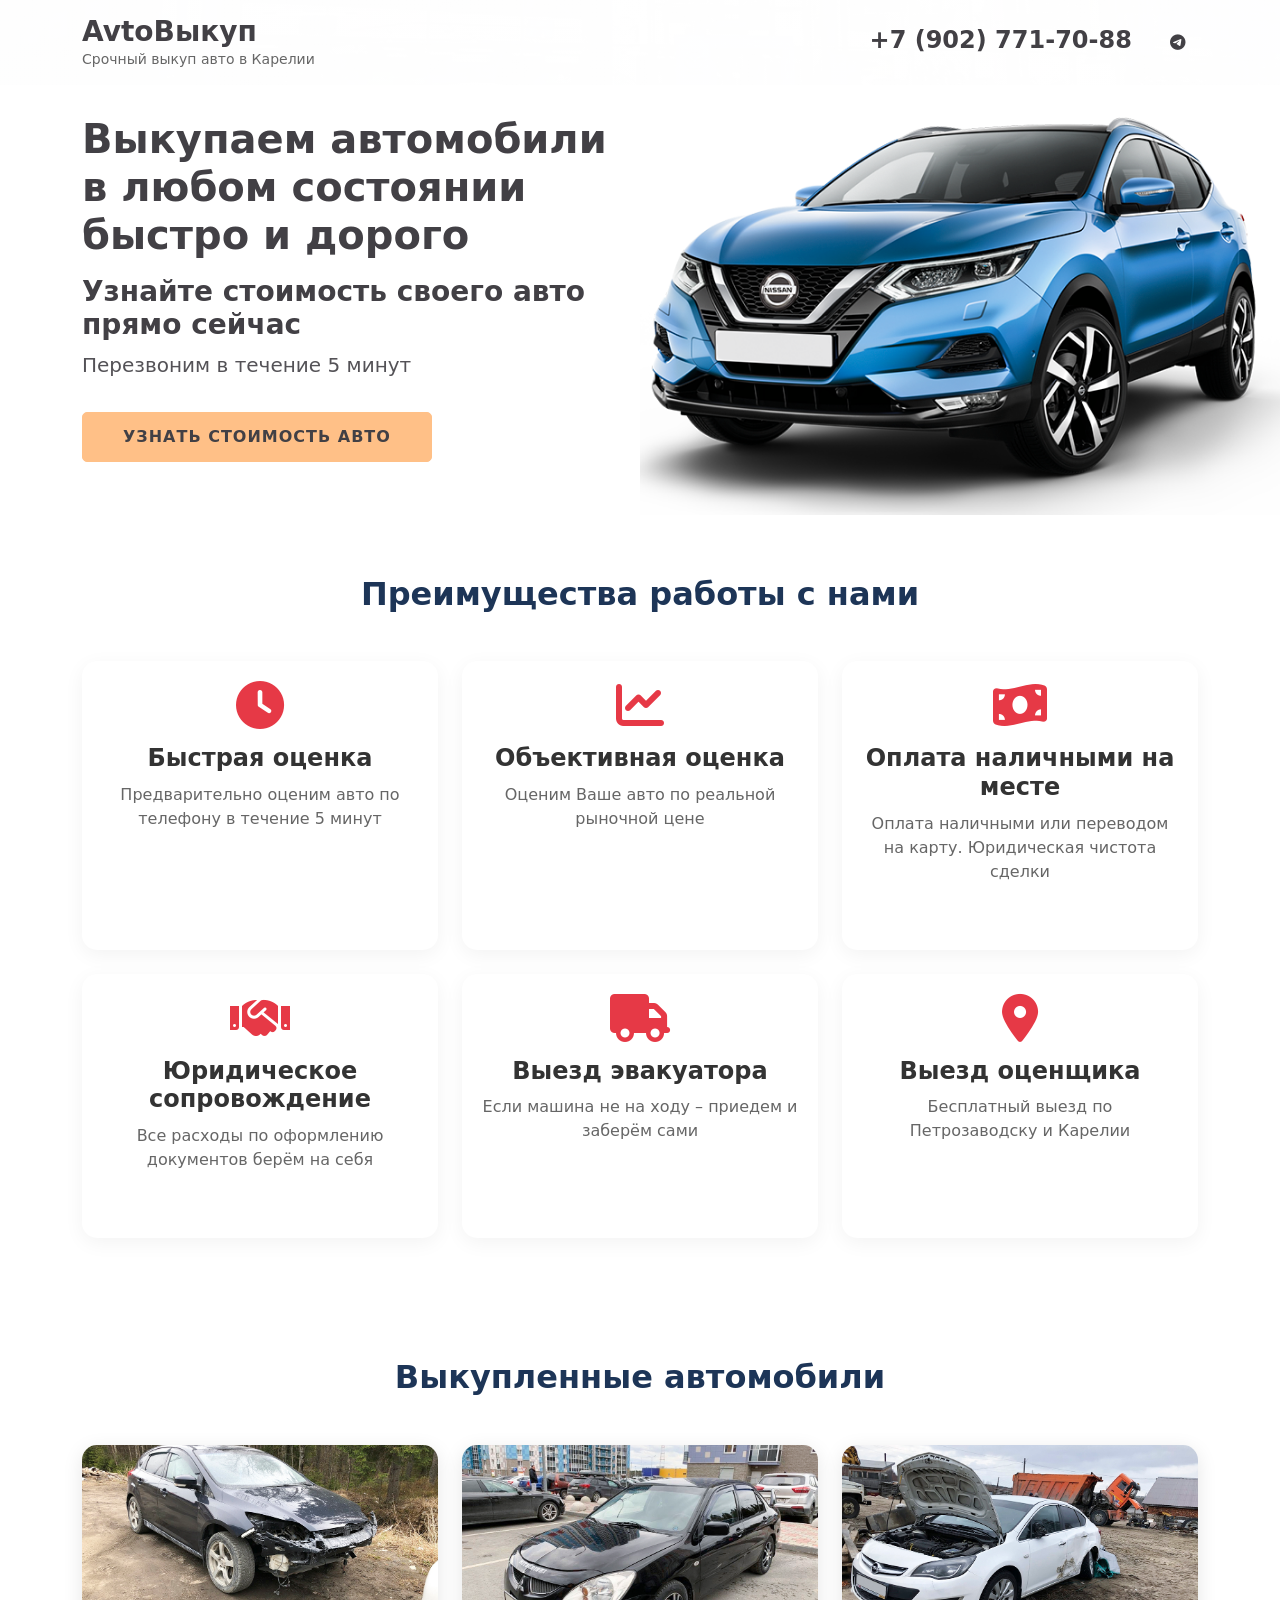
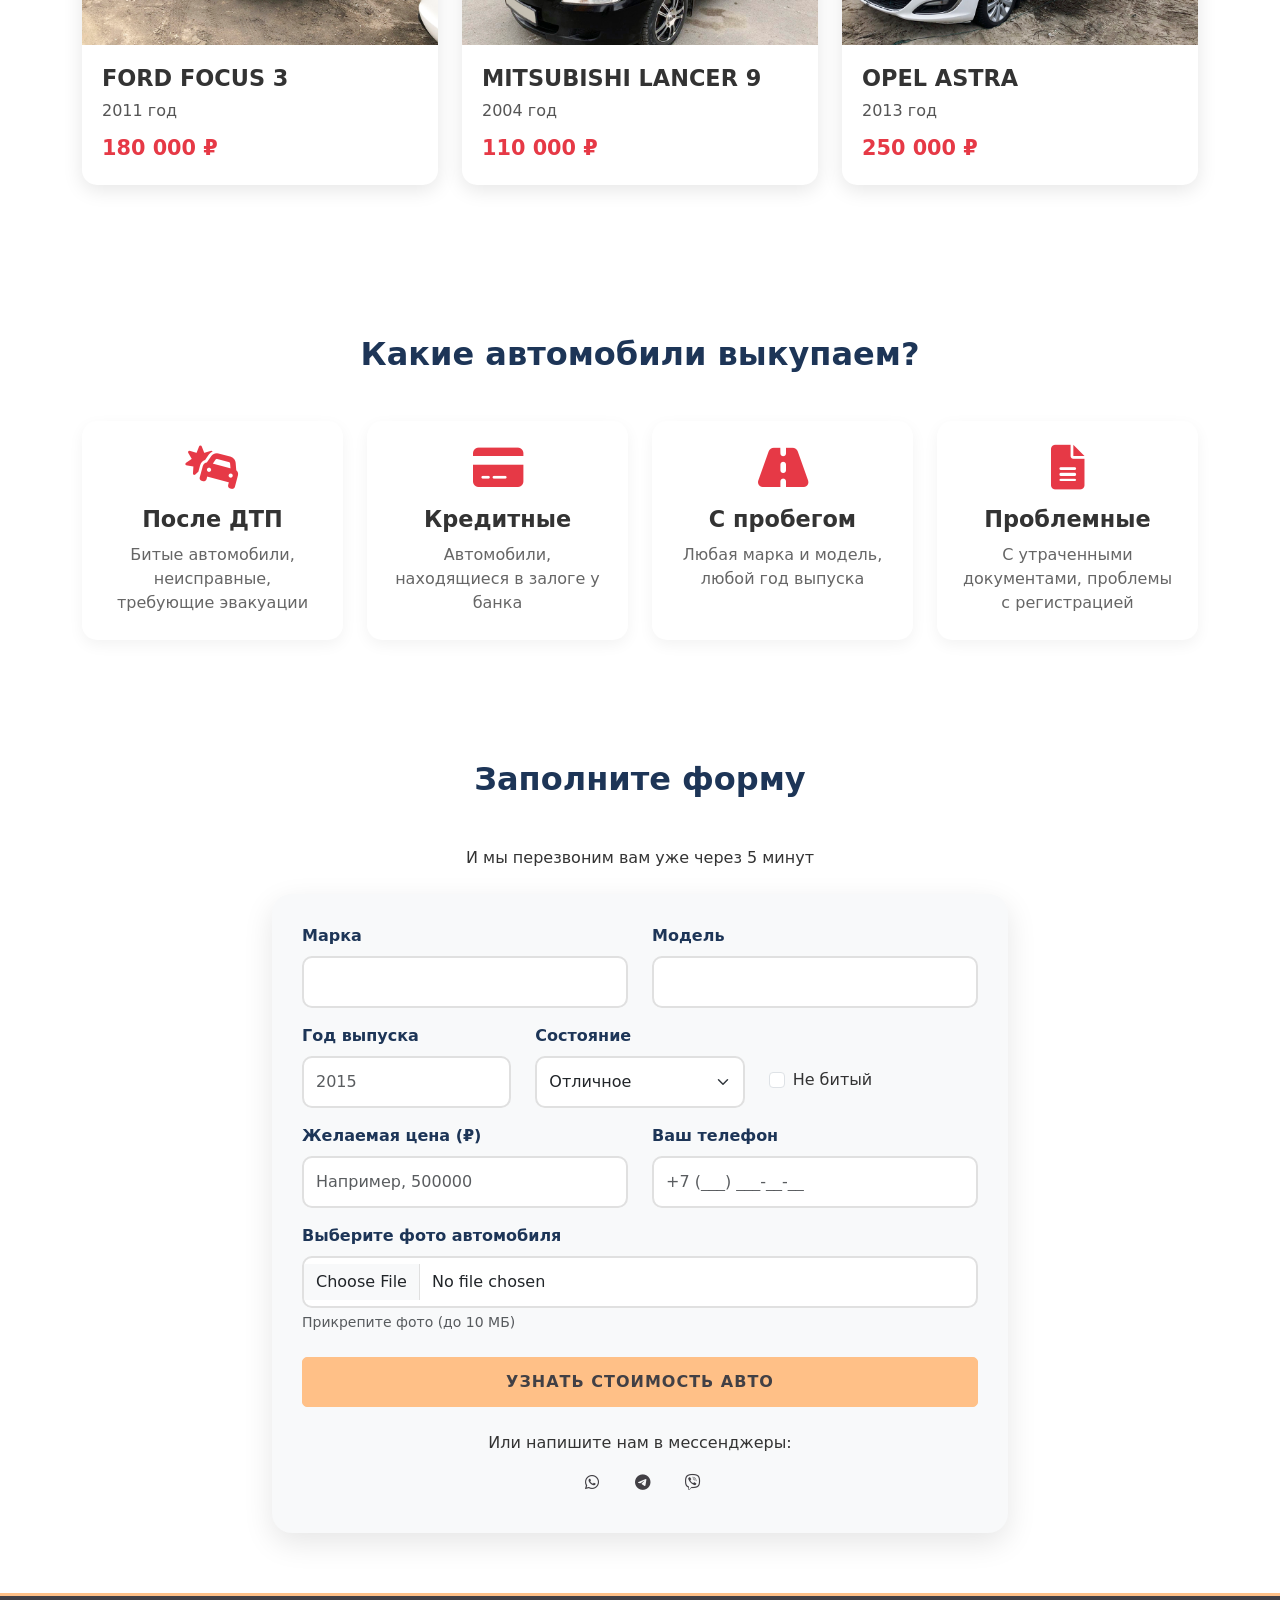
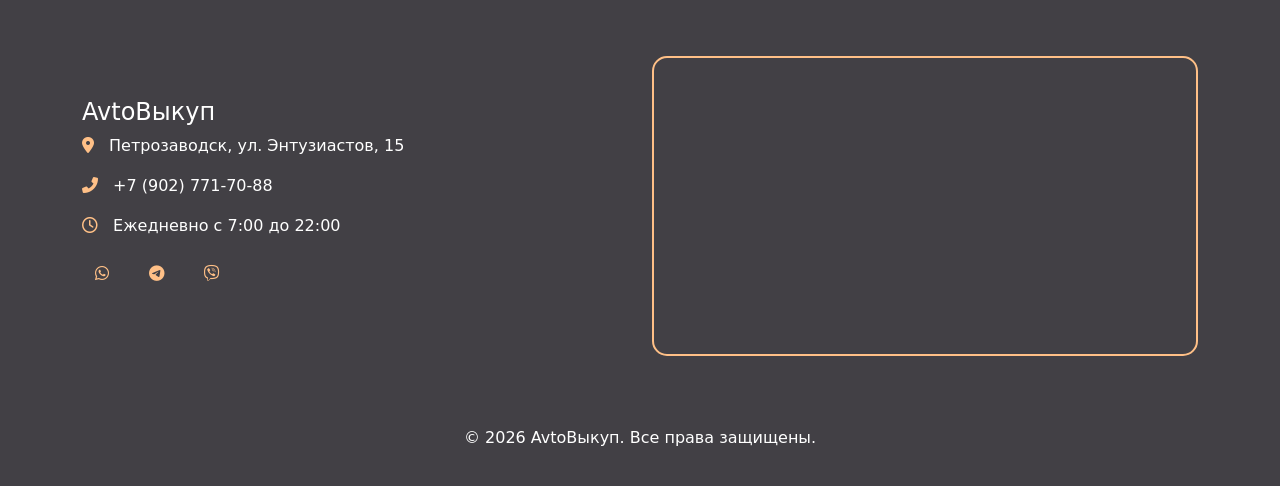
==== site/index.html @ f0ea7b21 "update index.html" ====
<!DOCTYPE html>
<html lang="ru">

<head>
	<meta charset="UTF-8">
	<meta name="viewport" content="width=device-width, initial-scale=1.0">
	<title>Выкуп авто в Петрозаводске – быстро и дорого</title>
	<!-- Bootstrap 5 CSS -->
	<link href="https://cdn.jsdelivr.net/npm/bootstrap@5.3.0/dist/css/bootstrap.min.css" rel="stylesheet">
	<!-- Font Awesome 6 -->
	<link rel="stylesheet" href="https://cdnjs.cloudflare.com/ajax/libs/font-awesome/6.0.0-beta3/css/all.min.css">
	<!-- Яндекс.Карты API (ключ вставьте свой) -->
	<script src="https://api-maps.yandex.ru/v3/?apikey=ВАШ_КЛЮЧ_API&lang=ru_RU"></script>
	<style>
		body {
			font-family: 'Segoe UI', Roboto, system-ui, sans-serif;
			color: #333;
			background-color: #fff;
		}

		/* Шапка с фоновым изображением */
		.site-header {
			background: linear-gradient(rgba(255, 255, 255, 0.85), rgba(255, 255, 255, 0.85)),
				url('images/header-bg.jpg') center/cover no-repeat;
			padding: 15px 0;
			margin: 0 0 30px 0;
			position: relative;
			z-index: 10;
		}

		.site-title {
			font-size: 28px;
			font-weight: 700;
			color: #424045;
			margin: 0;
			line-height: 1.2;
		}

		.site-description {
			font-size: 14px;
			color: #666;
			margin: 0;
		}

		.contact-label {
			font-size: 14px;
			color: #424045;
			margin-bottom: 5px;
		}

		.phone-link {
			font-size: 24px;
			font-weight: 600;
			color: #424045;
			text-decoration: none;
			transition: color 0.2s;
		}

		.phone-link:hover {
			color: #ffc087;
		}

		/* Соцсети: прозрачный фон, тёмно-серые иконки */
		.social-icons a {
			display: inline-block;
			width: 40px;
			height: 40px;
			background: transparent;
			color: #424045;
			border-radius: 50%;
			text-align: center;
			line-height: 40px;
			margin-left: 5px;
			transition: all 0.3s;
		}

		.social-icons a:hover {
			background: transparent;
			color: #ffc087;
		}

		@media (max-width: 767px) {
			.site-header .col-md-6 {
				text-align: center;
				margin: 0 0 0 0;
			}

			.site-header .text-md-end {
				text-align: center !important;
				margin-top: 15px;
			}

			.contact-links {
				display: flex;
				flex-direction: column;
				align-items: center;
			}

			.phone-link {
				font-size: 20px;
				margin-bottom: 10px;
			}

			.social-icons {
				margin-left: 0 !important;
			}
		}

		/* Кнопка-бургер */
		.menu-toggle {
			background: none;
			border: none;
			font-size: 28px;
			color: #424045;
			cursor: pointer;
			padding: 0;
			line-height: 1;
		}

		.menu-toggle:focus {
			outline: none;
		}

		/* Мобильное меню (скрыто по умолчанию) */
		.mobile-menu {
			display: none;
			background: rgba(255, 255, 255, 0.95);
			border-top: 1px solid #eee;
			margin-top: 10px;
		}

		.mobile-menu.show {
			display: flex;
		}

		.mobile-menu .phone-link {
			font-size: 20px;
		}

		.mobile-menu .social-icons a {
			background: transparent;
			color: #424045;
			margin: 0 5px;
		}

		.mobile-menu .social-icons a:hover {
			color: #ffc087;
		}

		/* Hero секция */
		.hero {
			background-color: #ffffff;
			color: #424045;
			position: relative;
			min-height: 400px;
			overflow-x: clip;
		}

		.hero .container {
			position: relative;
			z-index: 2;
			height: 100%;
		}

		.hero-text h1 {
			font-weight: 700;
			font-size: 2.5rem;
			margin-bottom: 1rem;
		}

		.hero-text p {
			font-size: 1.25rem;
			margin-bottom: 2rem;
			opacity: 0.9;
		}

		.hero-image {
			position: absolute;
			top: 0;
			right: 0;
			width: 50%;
			height: 100%;
			z-index: 1;
		}

		.hero-image img {
			width: 100%;
			height: 100%;
			object-fit: cover;
			object-position: left center;
		}

		@media (max-width: 991px) {
			.hero {
				min-height: auto;
				padding: 40px 0;
			}

			.hero-image {
				position: static;
				width: 100%;
				margin-top: 30px;
			}

			.hero-image img {
				max-height: 300px;
				object-fit: cover;
				border-radius: 20px;
			}

			.hero-text {
				text-align: center;
			}
		}

		/* Единый стиль для всех кнопок */
		.btn-custom {
			background-color: #ffc087;
			border-color: #ffc087;
			color: #424045;
			padding: 12px 40px;
			font-weight: 600;
			text-transform: uppercase;
			letter-spacing: 1px;
			border-radius: 5px;
			transition: all 0.3s;
		}

		.btn-custom:hover {
			background-color: #ffa75e;
			border-color: #ffa75e;
			color: #fff;
		}

		/* Заголовки секций */
		.section-title {
			font-size: 2rem;
			font-weight: 700;
			margin-bottom: 3rem;
			color: #1d3557;
			text-align: center;
		}

		/* Преимущества – убран серый фон */
		.features {
			padding: 60px 0;
			background: transparent;
		}

		.feature-item {
			text-align: center;
			margin-bottom: 30px;
			padding: 20px;
			background: white;
			border-radius: 15px;
			box-shadow: 0 5px 20px rgba(0, 0, 0, 0.05);
			height: 100%;
			transition: transform 0.3s;
		}

		.feature-item:hover {
			transform: translateY(-5px);
		}

		.feature-item i {
			font-size: 3rem;
			color: #e63946;
			margin-bottom: 15px;
		}

		.feature-item h3 {
			font-size: 1.5rem;
			font-weight: 600;
			margin-bottom: 10px;
		}

		.feature-item p {
			color: #666;
		}

		/* Галерея авто */
		.cars-gallery {
			padding: 60px 0;
			background: transparent;
		}

		.car-card {
			background: white;
			border-radius: 15px;
			overflow: hidden;
			box-shadow: 0 5px 20px rgba(0, 0, 0, 0.1);
			margin-bottom: 30px;
			transition: transform 0.3s;
		}

		.car-card:hover {
			transform: scale(1.02);
		}

		.car-card img {
			width: 100%;
			height: 200px;
			object-fit: cover;
			background: #ddd;
		}

		.car-card .card-body {
			padding: 20px;
		}

		.car-card h4 {
			font-size: 1.4rem;
			font-weight: 600;
		}

		.car-card p {
			margin-bottom: 5px;
			color: #555;
		}

		.car-card .price {
			font-size: 1.3rem;
			font-weight: 700;
			color: #e63946;
			margin-top: 10px;
		}

		/* Категории – убран серый фон */
		.categories {
			background: transparent;
			padding: 60px 0;
		}

		.category-item {
			background: white;
			border-radius: 15px;
			padding: 25px;
			text-align: center;
			box-shadow: 0 5px 15px rgba(0, 0, 0, 0.05);
			height: 100%;
			transition: transform 0.3s;
		}

		.category-item:hover {
			transform: translateY(-5px);
		}

		.category-item i {
			font-size: 2.8rem;
			color: #e63946;
			margin-bottom: 15px;
		}

		.category-item h3 {
			font-size: 1.4rem;
			font-weight: 600;
			margin-bottom: 10px;
		}

		.category-item p {
			color: #666;
			margin-bottom: 0;
		}

		/* Форма */
		.form-section {
			padding: 60px 0;
			background: white;
		}

		.form-card {
			background: #f8f9fa;
			border-radius: 20px;
			padding: 30px;
			box-shadow: 0 10px 30px rgba(0, 0, 0, 0.1);
		}

		.form-label {
			font-weight: 600;
			color: #1d3557;
		}

		.form-control,
		.form-select {
			border: 2px solid #e0e0e0;
			border-radius: 10px;
			padding: 12px;
			transition: border 0.2s;
		}

		.form-control:focus,
		.form-select:focus {
			border-color: #e63946;
			box-shadow: none;
		}

		/* Контакты */
		/* Контакты – тёмно-серый фон */
		.contact-info {
			background: #424045;
			color: #fff;
			padding: 40px 0;
			border-top: 3px solid #ffc087;
		}

		.contact-info a {
			color: #fff;
			text-decoration: none;
			transition: color 0.2s;
		}

		.contact-info a:hover {
			color: #ffc087;
		}

		.contact-info i {
			margin-right: 10px;
			color: #ffc087;
			/* жёлтые иконки */
		}

		.contact-info .social-icons a {
			background: transparent;
			color: #fff;
			margin: 0 5px;
		}

		.contact-info .social-icons a:hover {
			color: #ffc087;
		}

		#map {
			width: 100%;
			height: 300px;
			border-radius: 15px;
			margin-top: 20px;
			border: 2px solid #ffc087;
			/* жёлтая рамка */
		}

		/* Footer – тоже тёмно-серый */
		footer {
			background: #424045;
			color: #fff;
			padding: 30px 0 20px;
			text-align: center;
		}

		footer a {
			color: #fff;
			text-decoration: none;
			transition: color 0.2s;
		}

		footer a:hover {
			color: #ffc087;
		}

		footer .social-icons a {
			background: transparent;
			color: #fff;
			margin: 0 5px;
		}

		footer .social-icons a:hover {
			color: #ffc087;
		}

		@media (max-width: 768px) {
			.hero h1 {
				font-size: 2rem;
			}
		}
	</style>
</head>

<body>

	<header class="site-header">
		<div class="container">
			<div class="row align-items-center">
				<div class="col-md-6">
					<h1 class="site-title">AvtoВыкуп</h1>
					<p class="site-description">Срочный выкуп авто в Карелии</p>
				</div>
				<div class="col-md-6 text-md-end">
					<div class="contact-links">
						<a href="tel:+79027717088" class="phone-link">+7 (902) 771-70-88</a>
						<div class="social-icons d-inline-block ms-3">
							<a href="#" target="_blank"><i class="fab fa-telegram-plane"></i></a>
						</div>
					</div>
				</div>
			</div>
		</div>
	</header>


	<section class="hero">
		<div class="container h-100">
			<div class="row h-100 align-items-center">
				<div class="col-lg-6 hero-text">
					<h1>Выкупаем автомобили в любом состоянии быстро и дорого</h1>
					<h3><b>Узнайте стоимость своего авто прямо сейчас</b></h3>
					<p>Перезвоним в течение 5 минут</p>
					<a href="#form" class="btn btn-custom">УЗНАТЬ СТОИМОСТЬ АВТО</a>
				</div>
			</div>
		</div>
		<div class="hero-image">
			<img src="images/hero-bg.png" alt="Автомобили">
		</div>
	</section>

	<!-- Преимущества (7 пунктов) -->
	<section class="features">
		<div class="container">
			<h2 class="section-title">Преимущества работы с нами</h2>
			<div class="row g-4">
				<div class="col-md-4 col-sm-6">
					<div class="feature-item">
						<i class="fas fa-clock"></i>
						<h3>Быстрая оценка</h3>
						<p>Предварительно оценим авто по телефону в течение 5 минут</p>
					</div>
				</div>
				<div class="col-md-4 col-sm-6">
					<div class="feature-item">
						<i class="fas fa-chart-line"></i>
						<h3>Объективная оценка</h3>
						<p>Оценим Ваше авто по реальной рыночной цене</p>
					</div>
				</div>
				<div class="col-md-4 col-sm-6">
					<div class="feature-item">
						<i class="fas fa-money-bill-wave"></i>
						<h3>Оплата наличными на месте</h3>
						<p>Оплата наличными или переводом на карту. Юридическая чистота сделки</p>
					</div>
				</div>
				<div class="col-md-4 col-sm-6">
					<div class="feature-item">
						<i class="fas fa-handshake"></i>
						<h3>Юридическое сопровождение</h3>
						<p>Все расходы по оформлению документов берём на себя</p>
					</div>
				</div>
				<div class="col-md-4 col-sm-6">
					<div class="feature-item">
						<i class="fas fa-truck"></i>
						<h3>Выезд эвакуатора</h3>
						<p>Если машина не на ходу – приедем и заберём сами</p>
					</div>
				</div>
				<div class="col-md-4 col-sm-6">
					<div class="feature-item">
						<i class="fas fa-map-marker-alt"></i>
						<h3>Выезд оценщика</h3>
						<p>Бесплатный выезд по Петрозаводску и Карелии</p>
					</div>
				</div>
			</div>
		</div>
	</section>

	<!-- Выкупленные автомобили -->
	<section class="cars-gallery">
		<div class="container">
			<h2 class="section-title">Выкупленные автомобили</h2>
			<div class="row">
				<div class="col-md-4">
					<div class="car-card">
						<img src="images/3_focus.jpg" alt="Ford Focus 3">
						<div class="card-body">
							<h4>FORD FOCUS 3</h4>
							<p>2011 год</p>
							<div class="price">180 000 ₽</div>
						</div>
					</div>
				</div>
				<div class="col-md-4">
					<div class="car-card">
						<img src="images/1_lancer.jpg" alt="Mitsubishi Lancer 9">
						<div class="card-body">
							<h4>MITSUBISHI LANCER 9</h4>
							<p>2004 год</p>
							<div class="price">110 000 ₽</div>
						</div>
					</div>
				</div>
				<div class="col-md-4">
					<div class="car-card">
						<img src="images/2_astra.jpg" alt="Opel Astra">
						<div class="card-body">
							<h4>OPEL ASTRA</h4>
							<p>2013 год</p>
							<div class="price">250 000 ₽</div>
						</div>
					</div>
				</div>
			</div>
		</div>
	</section>

	<!-- Категории выкупаемых авто -->
	<section class="categories">
		<div class="container">
			<h2 class="section-title">Какие автомобили выкупаем?</h2>
			<div class="row g-4">
				<div class="col-md-3 col-sm-6">
					<div class="category-item">
						<i class="fas fa-car-crash"></i>
						<h3>После ДТП</h3>
						<p>Битые автомобили, неисправные, требующие эвакуации</p>
					</div>
				</div>
				<div class="col-md-3 col-sm-6">
					<div class="category-item">
						<i class="fas fa-credit-card"></i>
						<h3>Кредитные</h3>
						<p>Автомобили, находящиеся в залоге у банка</p>
					</div>
				</div>
				<div class="col-md-3 col-sm-6">
					<div class="category-item">
						<i class="fas fa-road"></i>
						<h3>С пробегом</h3>
						<p>Любая марка и модель, любой год выпуска</p>
					</div>
				</div>
				<div class="col-md-3 col-sm-6">
					<div class="category-item">
						<i class="fas fa-file-alt"></i>
						<h3>Проблемные</h3>
						<p>С утраченными документами, проблемы с регистрацией</p>
					</div>
				</div>
			</div>
		</div>
	</section>

	<!-- Форма оценки -->
	<section class="form-section" id="form">
		<div class="container">
			<div class="row justify-content-center">
				<div class="col-lg-8">
					<h2 class="section-title">Заполните форму</h2>
					<p class="text-center mb-4">И мы перезвоним вам уже через 5 минут</p>
					<div class="form-card">
						<form id="carEvaluationForm" enctype="multipart/form-data">
							<div class="row">
								<div class="col-md-6 mb-3">
									<label for="brand" class="form-label">Марка</label>
									<input type="text" class="form-control" id="brand" name="brand" required>
								</div>
								<div class="col-md-6 mb-3">
									<label for="model" class="form-label">Модель</label>
									<input type="text" class="form-control" id="model" name="model" required>
								</div>
							</div>
							<div class="row">
								<div class="col-md-4 mb-3">
									<label for="year" class="form-label">Год выпуска</label>
									<input type="number" class="form-control" id="year" name="year" min="1900" max="2026" step="1"
										placeholder="2015">
								</div>
								<div class="col-md-4 mb-3">
									<label for="condition" class="form-label">Состояние</label>
									<select class="form-select" id="condition" name="condition">
										<option value="отличное">Отличное</option>
										<option value="хорошее">Хорошее</option>
										<option value="среднее">Среднее</option>
										<option value="требует ремон��а">Требует ремонта</option>
										<option value="аварийное">Аварийное</option>
									</select>
								</div>
								<div class="col-md-4 mb-3 d-flex align-items-end">
									<div class="form-check mb-3">
										<input class="form-check-input" type="checkbox" id="notBeaten" name="notBeaten">
										<label class="form-check-label" for="notBeaten">Не битый</label>
									</div>
								</div>
							</div>
							<div class="row">
								<div class="col-md-6 mb-3">
									<label for="price" class="form-label">Желаемая цена (₽)</label>
									<input type="number" class="form-control" id="price" name="price" placeholder="Например, 500000">
								</div>
								<div class="col-md-6 mb-3">
									<label for="phone" class="form-label">Ваш телефон</label>
									<input type="tel" class="form-control" id="phone" name="phone" placeholder="+7 (___) ___-__-__"
										required>
								</div>
							</div>
							<div class="mb-4">
								<label for="photo" class="form-label">Выберите фото автомобиля</label>
								<input class="form-control" type="file" id="photo" name="photo" accept="image/*">
								<div class="form-text">Прикрепите фото (до 10 МБ)</div>
							</div>
							<button type="submit" class="btn btn-custom w-100">УЗНАТЬ СТОИМОСТЬ АВТО</button>
						</form>
						<div class="text-center mt-4">
							<p class="mb-2">Или напишите нам в мессенджеры:</p>
							<div class="social-icons">
								<a href="#" target="_blank"><i class="fab fa-whatsapp"></i></a>
								<a href="#" target="_blank"><i class="fab fa-telegram-plane"></i></a>
								<a href="#" target="_blank"><i class="fab fa-viber"></i></a>
							</div>
						</div>
					</div>
				</div>
			</div>
		</div>
	</section>

	<!-- Контакты и карта -->
	<!-- Контакты и карта -->
	<section class="contact-info">
		<div class="container">
			<div class="row align-items-center">
				<div class="col-md-6">
					<h4>AvtoВыкуп</h4>
					<p><i class="fas fa-map-marker-alt"></i> Петрозаводск, ул. Энтузиастов, 15</p>
					<p><i class="fas fa-phone-alt"></i> <a href="tel:+79027717088">+7 (902) 771-70-88</a></p>
					<p><i class="far fa-clock"></i> Ежедневно с 7:00 до 22:00</p>
					<div class="social-icons mt-3">
						<a href="#" target="_blank"><i class="fab fa-whatsapp"></i></a>
						<a href="#" target="_blank"><i class="fab fa-telegram-plane"></i></a>
						<a href="#" target="_blank"><i class="fab fa-viber"></i></a>
					</div>
				</div>
				<div class="col-md-6">
					<div id="map"></div>
				</div>
			</div>
		</div>
	</section>

	<!-- Footer -->
	<footer>
		<div class="container">
			<p>&copy; 2026 AvtoВыкуп. Все права защищены.</p>
		</div>
	</footer>

	<!-- Bootstrap JS -->
	<script src="https://cdn.jsdelivr.net/npm/bootstrap@5.3.0/dist/js/bootstrap.bundle.min.js"></script>

	<!-- Яндекс.Карта -->
	<script>
		ymaps3.ready.then(() => {
			const {YMap, YMapDefaultSchemeLayer, YMapDefaultFeaturesLayer, YMapMarker} = ymaps3;
			const map = new YMap(document.getElementById('map'), {
				location: {
					center: [34.369, 61.787],
					zoom: 13
				}
			});
			map.addChild(new YMapDefaultSchemeLayer());
			map.addChild(new YMapDefaultFeaturesLayer());
			const marker = document.createElement('div');
			marker.style.backgroundColor = '#e63946';
			marker.style.width = '20px';
			marker.style.height = '20px';
			marker.style.borderRadius = '50%';
			marker.style.border = '3px solid white';
			map.addChild(new YMapMarker({coordinates: [34.369, 61.787]}, marker));
		});
	</script>

	<!-- Отправка формы -->
	<script>
		document.getElementById('carEvaluationForm').addEventListener('submit', async (e) => {
			e.preventDefault();
			const form = e.target;
			const formData = new FormData(form);
			const statusDiv = document.createElement('div');
			statusDiv.className = 'mt-3';
			form.appendChild(statusDiv);
			const btn = form.querySelector('button[type="submit"]');
			btn.disabled = true;
			btn.textContent = 'Отправка...';

			try {
				// Замените URL на адрес вашего бэкенда
				const response = await fetch('https://your-api-gateway-url/submit', {
					method: 'POST',
					body: formData
				});
				const result = await response.json();
				if (response.ok) {
					statusDiv.innerHTML = '<div class="alert alert-success">Заявка отправлена! Мы перезвоним в течение 5 минут.</div>';
					form.reset();
				} else {
					statusDiv.innerHTML = `<div class="alert alert-danger">Ошибка: ${result.error || 'Повторите попытку'}</div>`;
				}
			} catch (error) {
				statusDiv.innerHTML = '<div class="alert alert-danger">Ошибка сети. Проверьте соединение.</div>';
			} finally {
				btn.disabled = false;
				btn.textContent = 'УЗНАТЬ СТОИМОСТЬ АВТО';
			}
		});
	</script>

	<script>
		document.addEventListener('DOMContentLoaded', function () {
			const toggle = document.getElementById('mobileMenuToggle');
			const menu = document.getElementById('mobileMenu');
			toggle.addEventListener('click', function () {
				menu.classList.toggle('show');
				// Меняем иконку на крестик при открытии
				const icon = toggle.querySelector('i');
				if (menu.classList.contains('show')) {
					icon.classList.remove('fa-bars');
					icon.classList.add('fa-times');
				} else {
					icon.classList.remove('fa-times');
					icon.classList.add('fa-bars');
				}
			});
		});
	</script>
	
	<!-- Яндекс.Метрика (замените номер счётчика) -->
	<script type="text/javascript">
		(function (m, e, t, r, i, k, a) {
			m[i] = m[i] || function () {(m[i].a = m[i].a || []).push(arguments);};
			m[i].l = 1 * new Date();
			for (var j = 0; j < document.scripts.length; j++) {if (document.scripts[j].src === r) return;}
			k = e.createElement(t), a = e.getElementsByTagName(t)[0], k.async = 1, k.src = r, a.parentNode.insertBefore(k, a);
		})(window, document, "script", "https://mc.yandex.ru/metrika/tag.js", "ym");

		ym(61718425, "init", {
			clickmap: true,
			trackLinks: true,
			accurateTrackBounce: true,
			webvisor: true
		});
	</script>
	<noscript>
		<div><img src="https://mc.yandex.ru/watch/61718425" style="position:absolute; left:-9999px;" alt=""></div>
	</noscript>

</body>

</html>
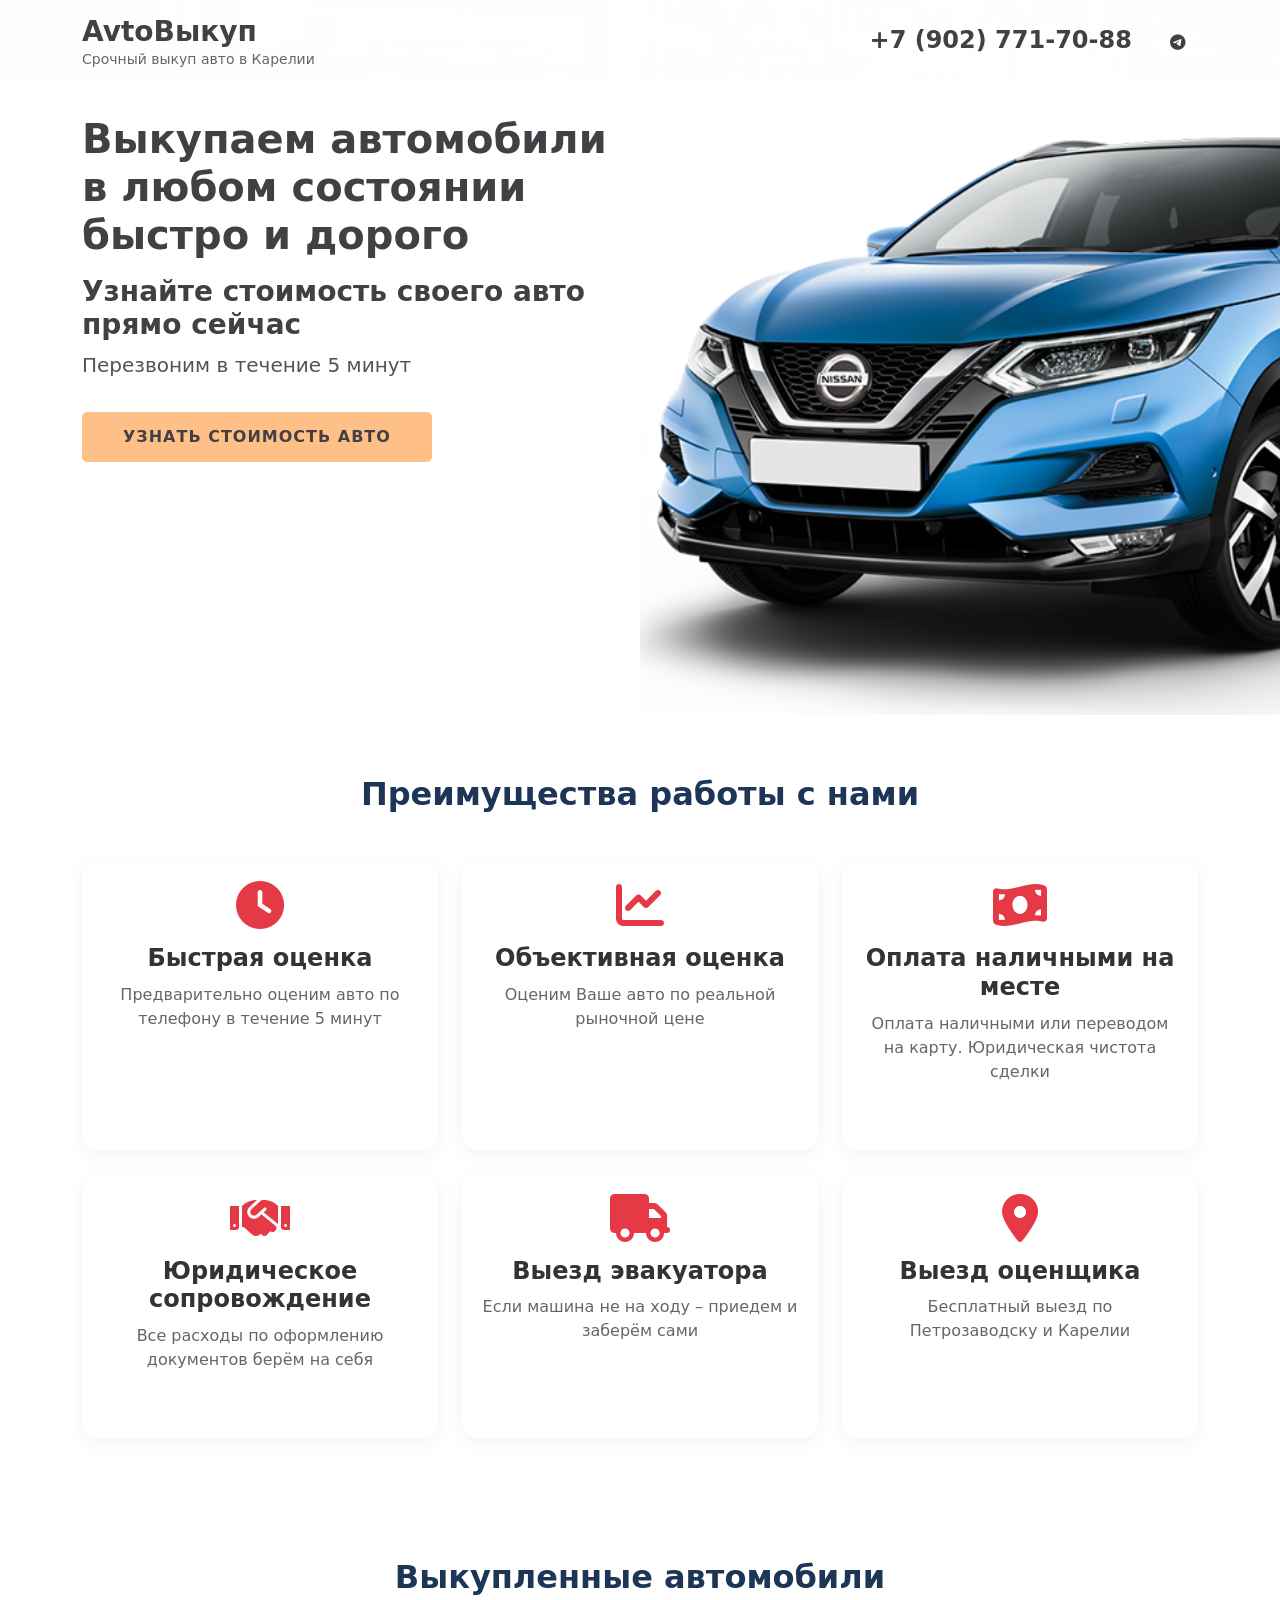
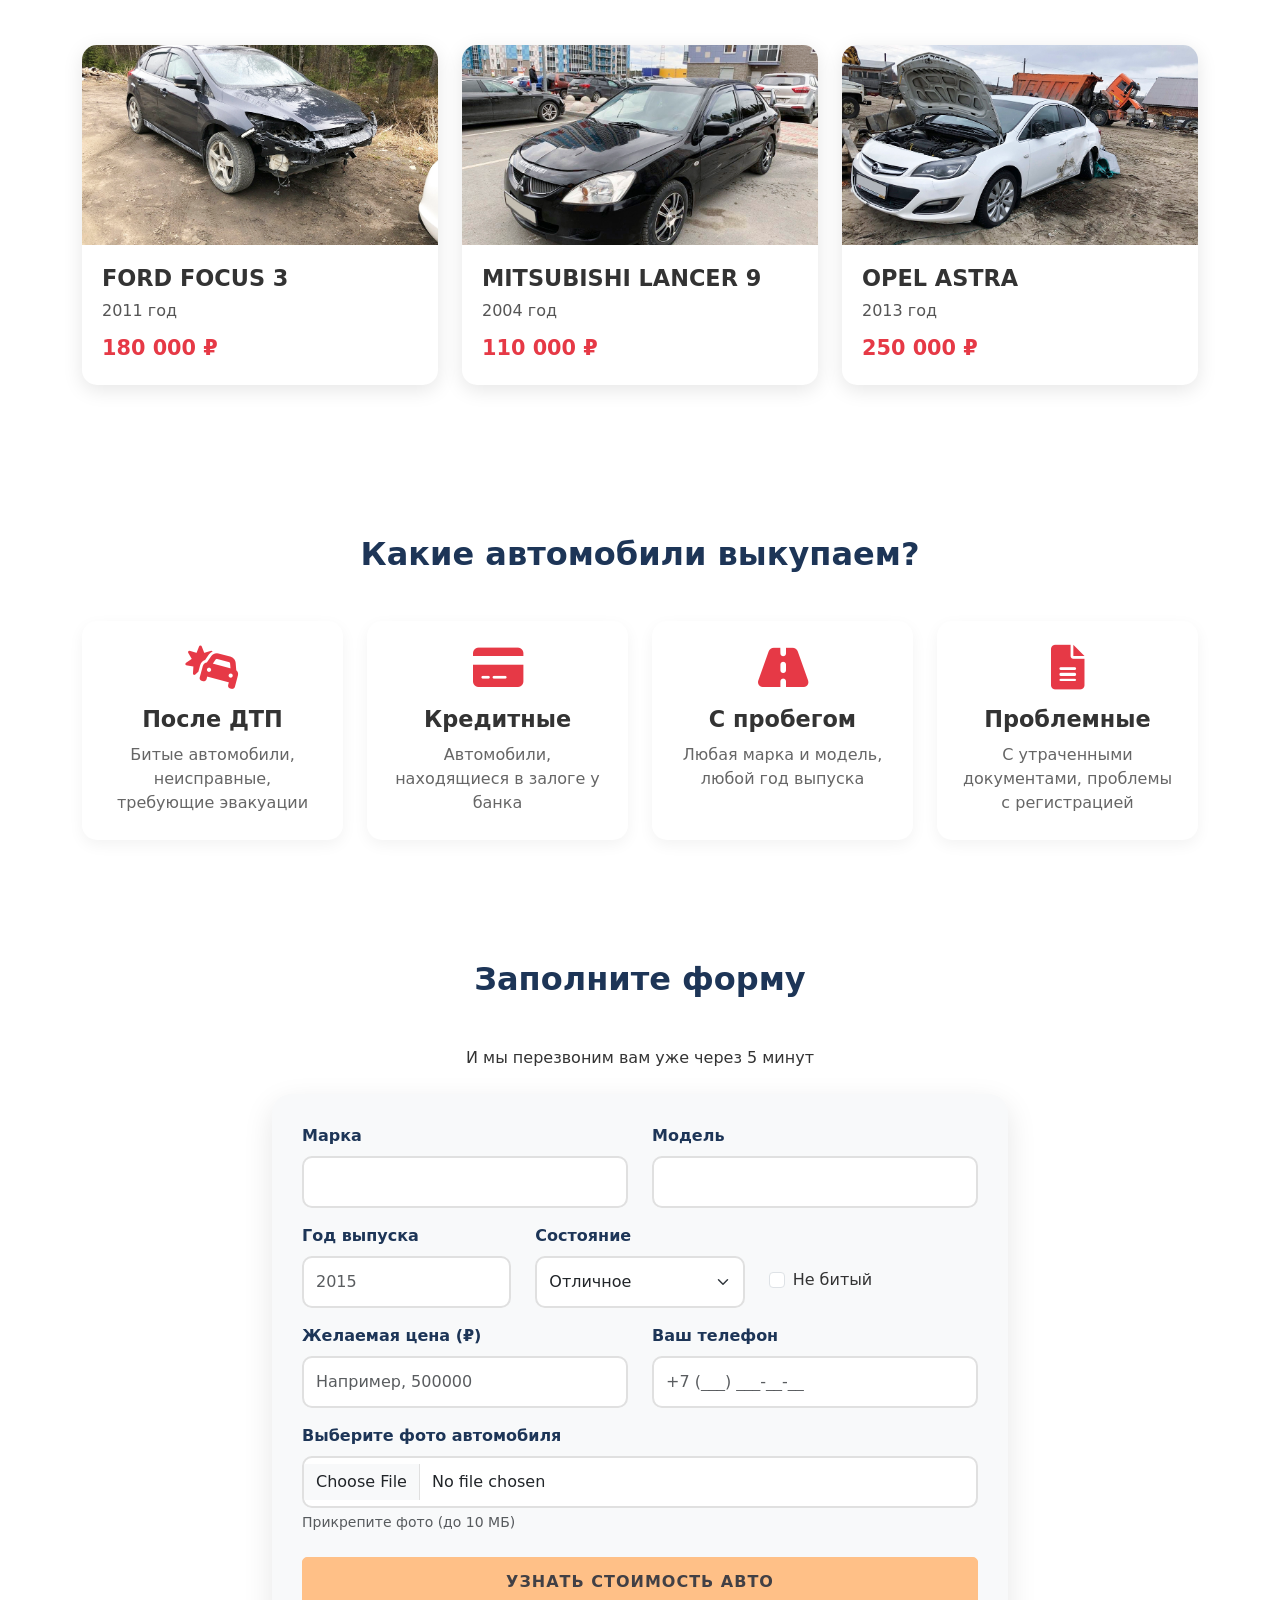
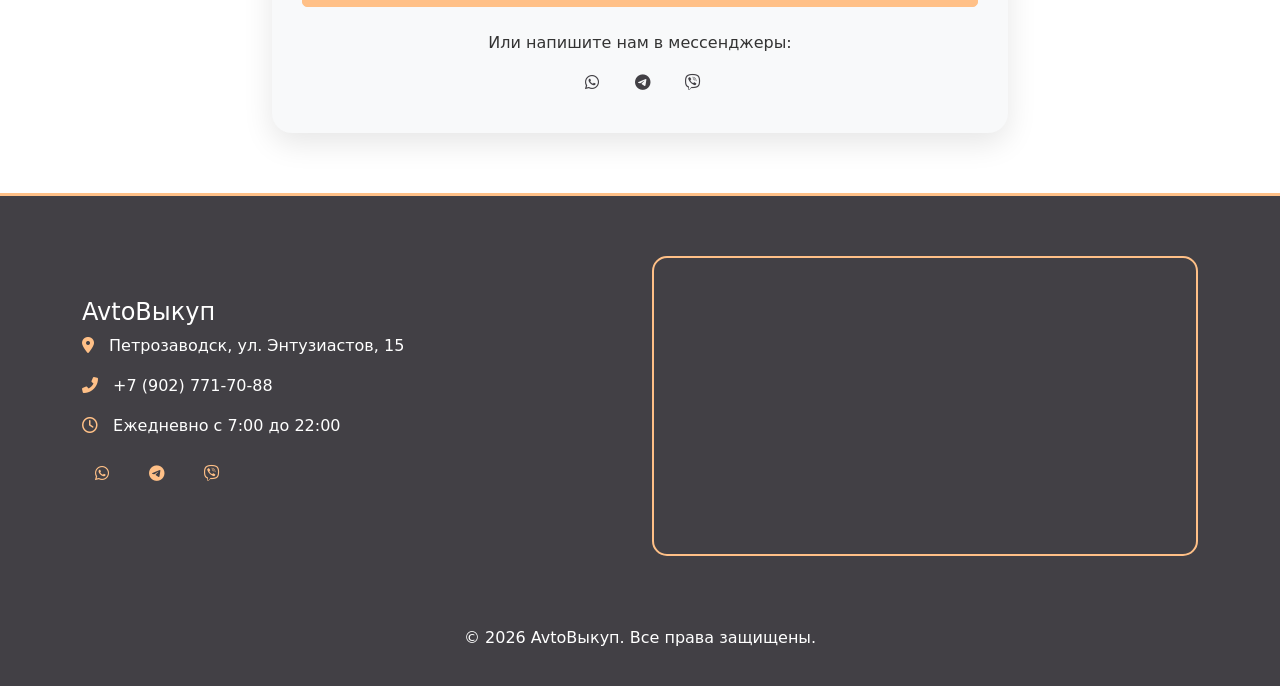
==== commit 6b52c216: "update hero" ====
--- a/site/index.html
+++ b/site/index.html
@@ -152,7 +152,7 @@
 			background-color: #ffffff;
 			color: #424045;
 			position: relative;
-			min-height: 400px;
+			min-height: 600px;
 			overflow-x: clip;
 		}
 
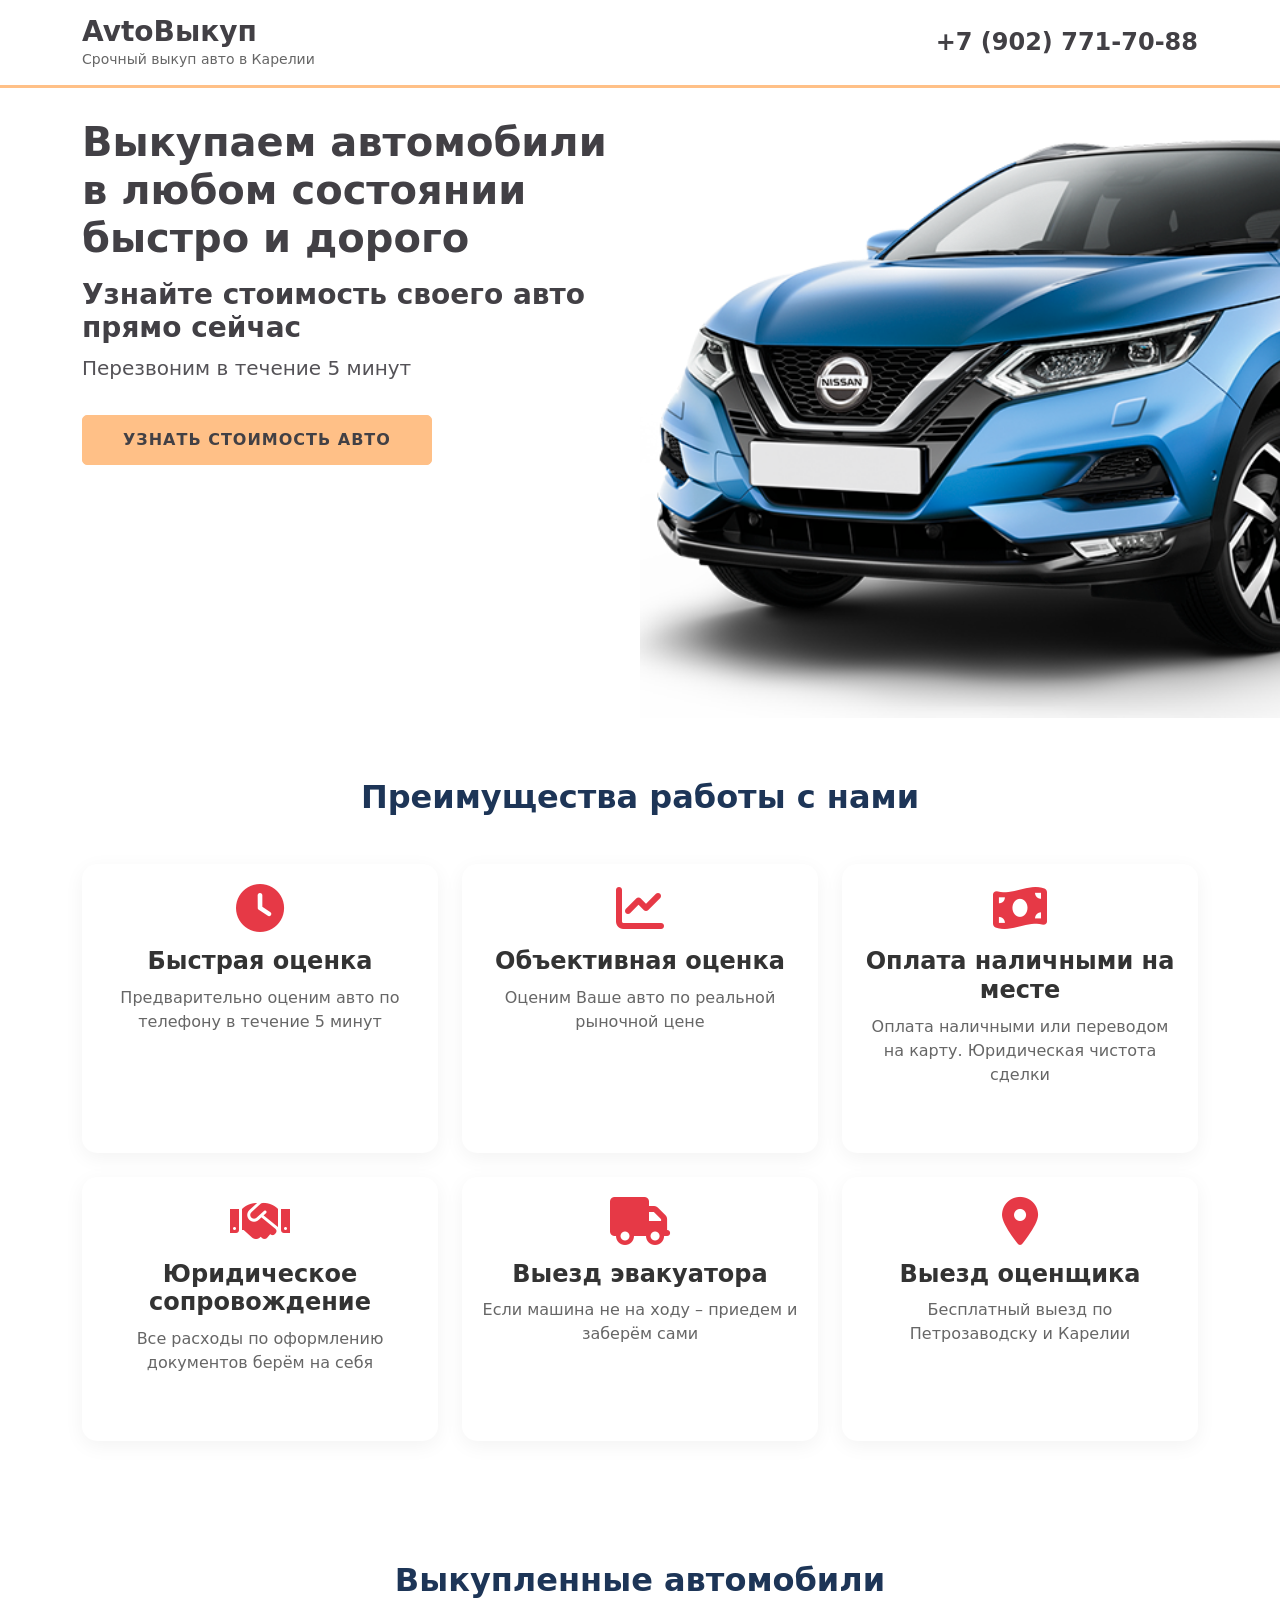
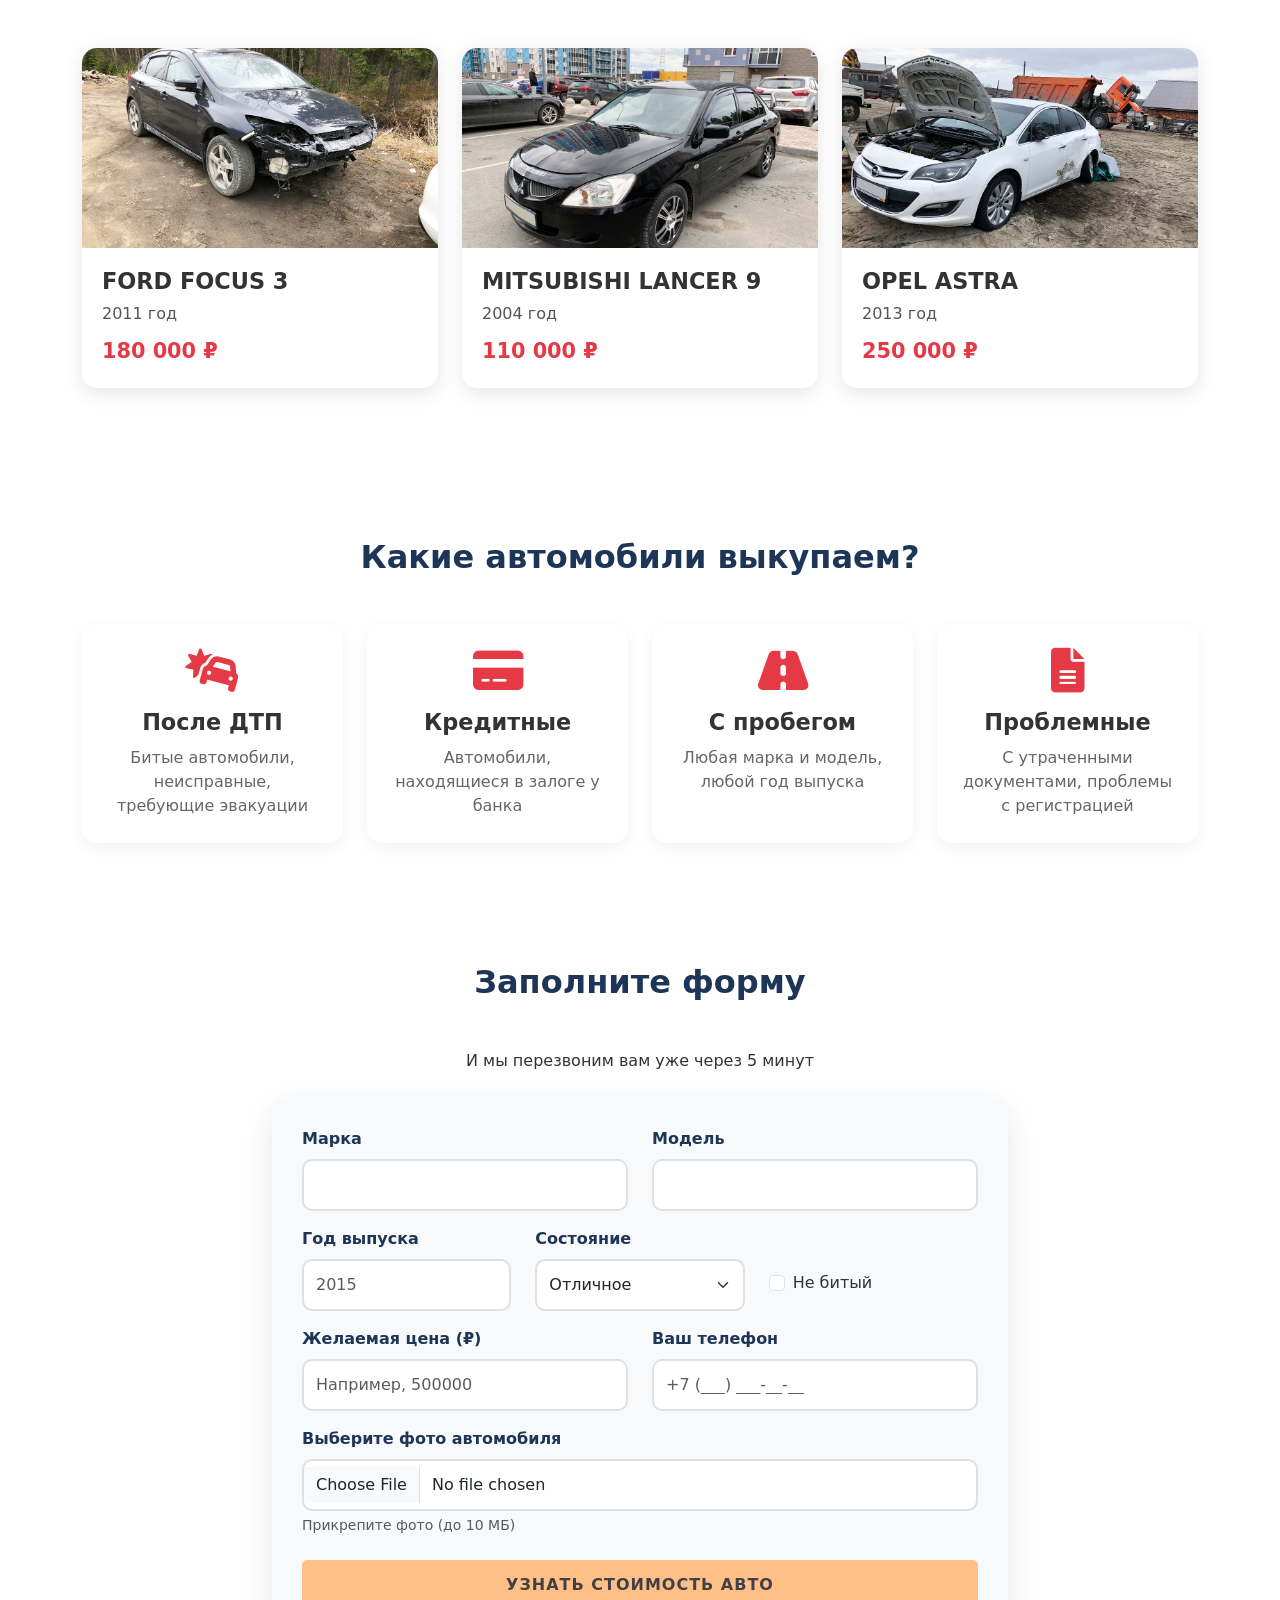
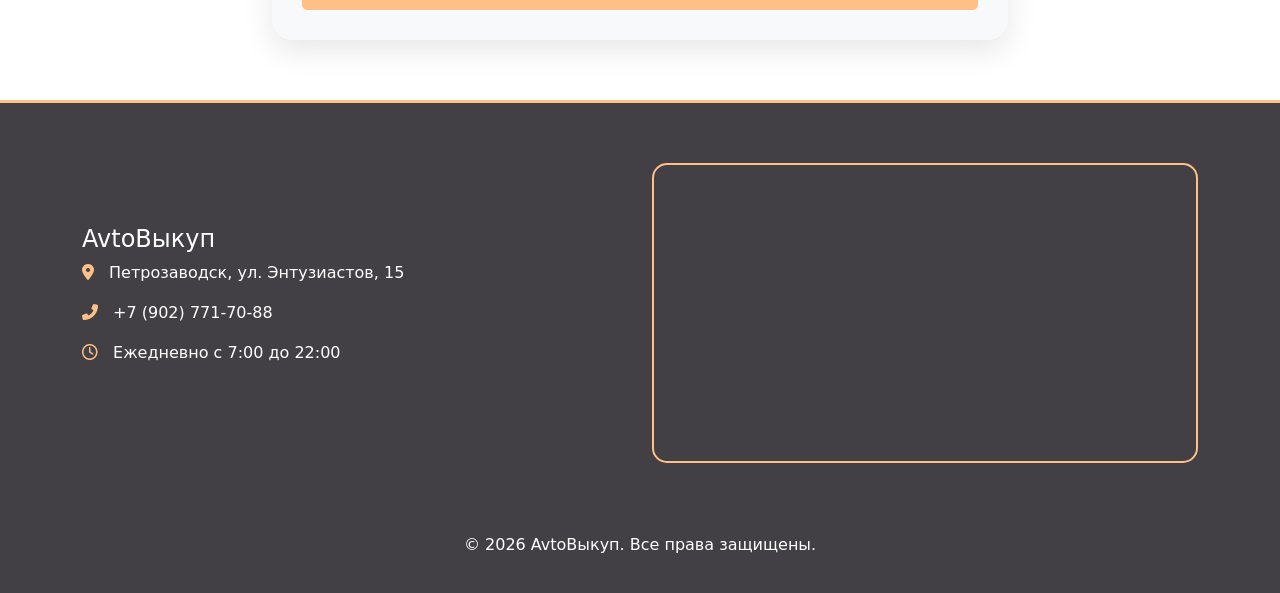
==== commit 7e459544: "add static" ====
--- a/site/index.html
+++ b/site/index.html
@@ -11,467 +11,8 @@
 	<link rel="stylesheet" href="https://cdnjs.cloudflare.com/ajax/libs/font-awesome/6.0.0-beta3/css/all.min.css">
 	<!-- Яндекс.Карты API (ключ вставьте свой) -->
 	<script src="https://api-maps.yandex.ru/v3/?apikey=ВАШ_КЛЮЧ_API&lang=ru_RU"></script>
-	<style>
-		body {
-			font-family: 'Segoe UI', Roboto, system-ui, sans-serif;
-			color: #333;
-			background-color: #fff;
-		}
-
-		/* Шапка с фоновым изображением */
-		.site-header {
-			background: linear-gradient(rgba(255, 255, 255, 0.85), rgba(255, 255, 255, 0.85)),
-				url('images/header-bg.jpg') center/cover no-repeat;
-			padding: 15px 0;
-			margin: 0 0 30px 0;
-			position: relative;
-			z-index: 10;
-		}
-
-		.site-title {
-			font-size: 28px;
-			font-weight: 700;
-			color: #424045;
-			margin: 0;
-			line-height: 1.2;
-		}
-
-		.site-description {
-			font-size: 14px;
-			color: #666;
-			margin: 0;
-		}
-
-		.contact-label {
-			font-size: 14px;
-			color: #424045;
-			margin-bottom: 5px;
-		}
-
-		.phone-link {
-			font-size: 24px;
-			font-weight: 600;
-			color: #424045;
-			text-decoration: none;
-			transition: color 0.2s;
-		}
-
-		.phone-link:hover {
-			color: #ffc087;
-		}
-
-		/* Соцсети: прозрачный фон, тёмно-серые иконки */
-		.social-icons a {
-			display: inline-block;
-			width: 40px;
-			height: 40px;
-			background: transparent;
-			color: #424045;
-			border-radius: 50%;
-			text-align: center;
-			line-height: 40px;
-			margin-left: 5px;
-			transition: all 0.3s;
-		}
-
-		.social-icons a:hover {
-			background: transparent;
-			color: #ffc087;
-		}
-
-		@media (max-width: 767px) {
-			.site-header .col-md-6 {
-				text-align: center;
-				margin: 0 0 0 0;
-			}
-
-			.site-header .text-md-end {
-				text-align: center !important;
-				margin-top: 15px;
-			}
-
-			.contact-links {
-				display: flex;
-				flex-direction: column;
-				align-items: center;
-			}
-
-			.phone-link {
-				font-size: 20px;
-				margin-bottom: 10px;
-			}
-
-			.social-icons {
-				margin-left: 0 !important;
-			}
-		}
-
-		/* Кнопка-бургер */
-		.menu-toggle {
-			background: none;
-			border: none;
-			font-size: 28px;
-			color: #424045;
-			cursor: pointer;
-			padding: 0;
-			line-height: 1;
-		}
-
-		.menu-toggle:focus {
-			outline: none;
-		}
-
-		/* Мобильное меню (скрыто по умолчанию) */
-		.mobile-menu {
-			display: none;
-			background: rgba(255, 255, 255, 0.95);
-			border-top: 1px solid #eee;
-			margin-top: 10px;
-		}
-
-		.mobile-menu.show {
-			display: flex;
-		}
-
-		.mobile-menu .phone-link {
-			font-size: 20px;
-		}
-
-		.mobile-menu .social-icons a {
-			background: transparent;
-			color: #424045;
-			margin: 0 5px;
-		}
-
-		.mobile-menu .social-icons a:hover {
-			color: #ffc087;
-		}
-
-		/* Hero секция */
-		.hero {
-			background-color: #ffffff;
-			color: #424045;
-			position: relative;
-			min-height: 600px;
-			overflow-x: clip;
-		}
-
-		.hero .container {
-			position: relative;
-			z-index: 2;
-			height: 100%;
-		}
-
-		.hero-text h1 {
-			font-weight: 700;
-			font-size: 2.5rem;
-			margin-bottom: 1rem;
-		}
-
-		.hero-text p {
-			font-size: 1.25rem;
-			margin-bottom: 2rem;
-			opacity: 0.9;
-		}
-
-		.hero-image {
-			position: absolute;
-			top: 0;
-			right: 0;
-			width: 50%;
-			height: 100%;
-			z-index: 1;
-		}
-
-		.hero-image img {
-			width: 100%;
-			height: 100%;
-			object-fit: cover;
-			object-position: left center;
-		}
-
-		@media (max-width: 991px) {
-			.hero {
-				min-height: auto;
-				padding: 40px 0;
-			}
-
-			.hero-image {
-				position: static;
-				width: 100%;
-				margin-top: 30px;
-			}
-
-			.hero-image img {
-				max-height: 300px;
-				object-fit: cover;
-				border-radius: 20px;
-			}
-
-			.hero-text {
-				text-align: center;
-			}
-		}
-
-		/* Единый стиль для всех кнопок */
-		.btn-custom {
-			background-color: #ffc087;
-			border-color: #ffc087;
-			color: #424045;
-			padding: 12px 40px;
-			font-weight: 600;
-			text-transform: uppercase;
-			letter-spacing: 1px;
-			border-radius: 5px;
-			transition: all 0.3s;
-		}
-
-		.btn-custom:hover {
-			background-color: #ffa75e;
-			border-color: #ffa75e;
-			color: #fff;
-		}
-
-		/* Заголовки секций */
-		.section-title {
-			font-size: 2rem;
-			font-weight: 700;
-			margin-bottom: 3rem;
-			color: #1d3557;
-			text-align: center;
-		}
-
-		/* Преимущества – убран серый фон */
-		.features {
-			padding: 60px 0;
-			background: transparent;
-		}
-
-		.feature-item {
-			text-align: center;
-			margin-bottom: 30px;
-			padding: 20px;
-			background: white;
-			border-radius: 15px;
-			box-shadow: 0 5px 20px rgba(0, 0, 0, 0.05);
-			height: 100%;
-			transition: transform 0.3s;
-		}
-
-		.feature-item:hover {
-			transform: translateY(-5px);
-		}
-
-		.feature-item i {
-			font-size: 3rem;
-			color: #e63946;
-			margin-bottom: 15px;
-		}
-
-		.feature-item h3 {
-			font-size: 1.5rem;
-			font-weight: 600;
-			margin-bottom: 10px;
-		}
-
-		.feature-item p {
-			color: #666;
-		}
-
-		/* Галерея авто */
-		.cars-gallery {
-			padding: 60px 0;
-			background: transparent;
-		}
-
-		.car-card {
-			background: white;
-			border-radius: 15px;
-			overflow: hidden;
-			box-shadow: 0 5px 20px rgba(0, 0, 0, 0.1);
-			margin-bottom: 30px;
-			transition: transform 0.3s;
-		}
-
-		.car-card:hover {
-			transform: scale(1.02);
-		}
-
-		.car-card img {
-			width: 100%;
-			height: 200px;
-			object-fit: cover;
-			background: #ddd;
-		}
-
-		.car-card .card-body {
-			padding: 20px;
-		}
-
-		.car-card h4 {
-			font-size: 1.4rem;
-			font-weight: 600;
-		}
-
-		.car-card p {
-			margin-bottom: 5px;
-			color: #555;
-		}
-
-		.car-card .price {
-			font-size: 1.3rem;
-			font-weight: 700;
-			color: #e63946;
-			margin-top: 10px;
-		}
-
-		/* Категории – убран серый фон */
-		.categories {
-			background: transparent;
-			padding: 60px 0;
-		}
-
-		.category-item {
-			background: white;
-			border-radius: 15px;
-			padding: 25px;
-			text-align: center;
-			box-shadow: 0 5px 15px rgba(0, 0, 0, 0.05);
-			height: 100%;
-			transition: transform 0.3s;
-		}
-
-		.category-item:hover {
-			transform: translateY(-5px);
-		}
-
-		.category-item i {
-			font-size: 2.8rem;
-			color: #e63946;
-			margin-bottom: 15px;
-		}
-
-		.category-item h3 {
-			font-size: 1.4rem;
-			font-weight: 600;
-			margin-bottom: 10px;
-		}
-
-		.category-item p {
-			color: #666;
-			margin-bottom: 0;
-		}
-
-		/* Форма */
-		.form-section {
-			padding: 60px 0;
-			background: white;
-		}
-
-		.form-card {
-			background: #f8f9fa;
-			border-radius: 20px;
-			padding: 30px;
-			box-shadow: 0 10px 30px rgba(0, 0, 0, 0.1);
-		}
-
-		.form-label {
-			font-weight: 600;
-			color: #1d3557;
-		}
-
-		.form-control,
-		.form-select {
-			border: 2px solid #e0e0e0;
-			border-radius: 10px;
-			padding: 12px;
-			transition: border 0.2s;
-		}
-
-		.form-control:focus,
-		.form-select:focus {
-			border-color: #e63946;
-			box-shadow: none;
-		}
-
-		/* Контакты */
-		/* Контакты – тёмно-серый фон */
-		.contact-info {
-			background: #424045;
-			color: #fff;
-			padding: 40px 0;
-			border-top: 3px solid #ffc087;
-		}
-
-		.contact-info a {
-			color: #fff;
-			text-decoration: none;
-			transition: color 0.2s;
-		}
-
-		.contact-info a:hover {
-			color: #ffc087;
-		}
-
-		.contact-info i {
-			margin-right: 10px;
-			color: #ffc087;
-			/* жёлтые иконки */
-		}
-
-		.contact-info .social-icons a {
-			background: transparent;
-			color: #fff;
-			margin: 0 5px;
-		}
-
-		.contact-info .social-icons a:hover {
-			color: #ffc087;
-		}
-
-		#map {
-			width: 100%;
-			height: 300px;
-			border-radius: 15px;
-			margin-top: 20px;
-			border: 2px solid #ffc087;
-			/* жёлтая рамка */
-		}
-
-		/* Footer – тоже тёмно-серый */
-		footer {
-			background: #424045;
-			color: #fff;
-			padding: 30px 0 20px;
-			text-align: center;
-		}
-
-		footer a {
-			color: #fff;
-			text-decoration: none;
-			transition: color 0.2s;
-		}
-
-		footer a:hover {
-			color: #ffc087;
-		}
-
-		footer .social-icons a {
-			background: transparent;
-			color: #fff;
-			margin: 0 5px;
-		}
-
-		footer .social-icons a:hover {
-			color: #ffc087;
-		}
-
-		@media (max-width: 768px) {
-			.hero h1 {
-				font-size: 2rem;
-			}
-		}
-	</style>
+	<!-- Подключаем внешний CSS -->
+	<link rel="stylesheet" href="static/css/style.css">
 </head>
 
 <body>
@@ -486,15 +27,12 @@
 				<div class="col-md-6 text-md-end">
 					<div class="contact-links">
 						<a href="tel:+79027717088" class="phone-link">+7 (902) 771-70-88</a>
-						<div class="social-icons d-inline-block ms-3">
-							<a href="#" target="_blank"><i class="fab fa-telegram-plane"></i></a>
-						</div>
+						<!-- Социальные сети удалены -->
 					</div>
 				</div>
 			</div>
 		</div>
 	</header>
-
 
 	<section class="hero">
 		<div class="container h-100">
@@ -512,7 +50,6 @@
 		</div>
 	</section>
 
-	<!-- Преимущества (7 пунктов) -->
 	<section class="features">
 		<div class="container">
 			<h2 class="section-title">Преимущества работы с нами</h2>
@@ -563,7 +100,6 @@
 		</div>
 	</section>
 
-	<!-- Выкупленные автомобили -->
 	<section class="cars-gallery">
 		<div class="container">
 			<h2 class="section-title">Выкупленные автомобили</h2>
@@ -602,7 +138,6 @@
 		</div>
 	</section>
 
-	<!-- Категории выкупаемых авто -->
 	<section class="categories">
 		<div class="container">
 			<h2 class="section-title">Какие автомобили выкупаем?</h2>
@@ -639,7 +174,6 @@
 		</div>
 	</section>
 
-	<!-- Форма оценки -->
 	<section class="form-section" id="form">
 		<div class="container">
 			<div class="row justify-content-center">
@@ -670,7 +204,7 @@
 										<option value="отличное">Отличное</option>
 										<option value="хорошее">Хорошее</option>
 										<option value="среднее">Среднее</option>
-										<option value="требует ремон��а">Требует ремонта</option>
+										<option value="требует ремонта">Требует ремонта</option>
 										<option value="аварийное">Аварийное</option>
 									</select>
 								</div>
@@ -699,22 +233,13 @@
 							</div>
 							<button type="submit" class="btn btn-custom w-100">УЗНАТЬ СТОИМОСТЬ АВТО</button>
 						</form>
-						<div class="text-center mt-4">
-							<p class="mb-2">Или напишите нам в мессенджеры:</p>
-							<div class="social-icons">
-								<a href="#" target="_blank"><i class="fab fa-whatsapp"></i></a>
-								<a href="#" target="_blank"><i class="fab fa-telegram-plane"></i></a>
-								<a href="#" target="_blank"><i class="fab fa-viber"></i></a>
-							</div>
-						</div>
-					</div>
-				</div>
-			</div>
-		</div>
-	</section>
-
-	<!-- Контакты и карта -->
-	<!-- Контакты и карта -->
+						<!-- Блок с мессенджерами удалён -->
+					</div>
+				</div>
+			</div>
+		</div>
+	</section>
+
 	<section class="contact-info">
 		<div class="container">
 			<div class="row align-items-center">
@@ -723,20 +248,19 @@
 					<p><i class="fas fa-map-marker-alt"></i> Петрозаводск, ул. Энтузиастов, 15</p>
 					<p><i class="fas fa-phone-alt"></i> <a href="tel:+79027717088">+7 (902) 771-70-88</a></p>
 					<p><i class="far fa-clock"></i> Ежедневно с 7:00 до 22:00</p>
-					<div class="social-icons mt-3">
-						<a href="#" target="_blank"><i class="fab fa-whatsapp"></i></a>
-						<a href="#" target="_blank"><i class="fab fa-telegram-plane"></i></a>
-						<a href="#" target="_blank"><i class="fab fa-viber"></i></a>
-					</div>
+					<!-- Социальные сети удалены -->
 				</div>
 				<div class="col-md-6">
-					<div id="map"></div>
-				</div>
-			</div>
-		</div>
-	</section>
-
-	<!-- Footer -->
+					<div id="map">
+						<!-- Вставка карты от Яндекс.Конструктора -->
+						<script type="text/javascript" charset="utf-8" async
+							src="https://api-maps.yandex.ru/services/constructor/1.0/js/?um=constructor%3Aefdfc93e883e0ebfb3cf38a412c7f30d8b654f76f16c71078dbb83134e61759b&amp;width=567&amp;height=439&amp;lang=ru_RU&amp;scroll=true"></script>
+					</div>
+				</div>
+			</div>
+		</div>
+	</section>
+
 	<footer>
 		<div class="container">
 			<p>&copy; 2026 AvtoВыкуп. Все права защищены.</p>
@@ -745,83 +269,9 @@
 
 	<!-- Bootstrap JS -->
 	<script src="https://cdn.jsdelivr.net/npm/bootstrap@5.3.0/dist/js/bootstrap.bundle.min.js"></script>
-
-	<!-- Яндекс.Карта -->
-	<script>
-		ymaps3.ready.then(() => {
-			const {YMap, YMapDefaultSchemeLayer, YMapDefaultFeaturesLayer, YMapMarker} = ymaps3;
-			const map = new YMap(document.getElementById('map'), {
-				location: {
-					center: [34.369, 61.787],
-					zoom: 13
-				}
-			});
-			map.addChild(new YMapDefaultSchemeLayer());
-			map.addChild(new YMapDefaultFeaturesLayer());
-			const marker = document.createElement('div');
-			marker.style.backgroundColor = '#e63946';
-			marker.style.width = '20px';
-			marker.style.height = '20px';
-			marker.style.borderRadius = '50%';
-			marker.style.border = '3px solid white';
-			map.addChild(new YMapMarker({coordinates: [34.369, 61.787]}, marker));
-		});
-	</script>
-
-	<!-- Отправка формы -->
-	<script>
-		document.getElementById('carEvaluationForm').addEventListener('submit', async (e) => {
-			e.preventDefault();
-			const form = e.target;
-			const formData = new FormData(form);
-			const statusDiv = document.createElement('div');
-			statusDiv.className = 'mt-3';
-			form.appendChild(statusDiv);
-			const btn = form.querySelector('button[type="submit"]');
-			btn.disabled = true;
-			btn.textContent = 'Отправка...';
-
-			try {
-				// Замените URL на адрес вашего бэкенда
-				const response = await fetch('https://your-api-gateway-url/submit', {
-					method: 'POST',
-					body: formData
-				});
-				const result = await response.json();
-				if (response.ok) {
-					statusDiv.innerHTML = '<div class="alert alert-success">Заявка отправлена! Мы перезвоним в течение 5 минут.</div>';
-					form.reset();
-				} else {
-					statusDiv.innerHTML = `<div class="alert alert-danger">Ошибка: ${result.error || 'Повторите попытку'}</div>`;
-				}
-			} catch (error) {
-				statusDiv.innerHTML = '<div class="alert alert-danger">Ошибка сети. Проверьте соединение.</div>';
-			} finally {
-				btn.disabled = false;
-				btn.textContent = 'УЗНАТЬ СТОИМОСТЬ АВТО';
-			}
-		});
-	</script>
-
-	<script>
-		document.addEventListener('DOMContentLoaded', function () {
-			const toggle = document.getElementById('mobileMenuToggle');
-			const menu = document.getElementById('mobileMenu');
-			toggle.addEventListener('click', function () {
-				menu.classList.toggle('show');
-				// Меняем иконку на крестик при открытии
-				const icon = toggle.querySelector('i');
-				if (menu.classList.contains('show')) {
-					icon.classList.remove('fa-bars');
-					icon.classList.add('fa-times');
-				} else {
-					icon.classList.remove('fa-times');
-					icon.classList.add('fa-bars');
-				}
-			});
-		});
-	</script>
-	
+	<!-- Подключаем внешний JS -->
+	<script src="static/js/script.js"></script>
+
 	<!-- Яндекс.Метрика (замените номер счётчика) -->
 	<script type="text/javascript">
 		(function (m, e, t, r, i, k, a) {
--- a/site/static/css/style.css
+++ b/site/static/css/style.css
@@ -0,0 +1,396 @@
+body {
+    font-family: 'Segoe UI', Roboto, system-ui, sans-serif;
+    color: #333;
+    background-color: #fff;
+}
+
+/* Шапка без фонового изображения, с линией */
+.site-header {
+    background: #ffffff;
+    padding: 15px 0;
+    margin: 0 0 30px 0;
+    border-bottom: 3px solid #ffc087;
+    position: relative;
+    z-index: 10;
+}
+
+.site-title {
+    font-size: 28px;
+    font-weight: 700;
+    color: #424045;
+    margin: 0;
+    line-height: 1.2;
+}
+
+.site-description {
+    font-size: 14px;
+    color: #666;
+    margin: 0;
+}
+
+.contact-label {
+    font-size: 14px;
+    color: #424045;
+    margin-bottom: 5px;
+}
+
+.phone-link {
+    font-size: 24px;
+    font-weight: 600;
+    color: #424045;
+    text-decoration: none;
+    transition: color 0.2s;
+}
+
+.phone-link:hover {
+    color: #ffc087;
+}
+
+/* Соцсети удалены, но стили остаются на случай, если они появятся */
+.social-icons a {
+    display: inline-block;
+    width: 40px;
+    height: 40px;
+    background: transparent;
+    color: #424045;
+    border-radius: 50%;
+    text-align: center;
+    line-height: 40px;
+    margin-left: 5px;
+    transition: all 0.3s;
+}
+
+.social-icons a:hover {
+    background: transparent;
+    color: #ffc087;
+}
+
+@media (max-width: 767px) {
+    .site-header .col-md-6 {
+        text-align: center;
+        margin: 0 0 0 0;
+    }
+    .site-header .text-md-end {
+        text-align: center !important;
+        margin-top: 15px;
+    }
+    .contact-links {
+        display: flex;
+        flex-direction: column;
+        align-items: center;
+    }
+    .phone-link {
+        font-size: 20px;
+        margin-bottom: 10px;
+    }
+    .social-icons {
+        margin-left: 0 !important;
+    }
+}
+
+/* Hero секция */
+.hero {
+    background-color: #ffffff;
+    color: #424045;
+    position: relative;
+    min-height: 600px;
+    overflow-x: clip;
+}
+
+.hero .container {
+    position: relative;
+    z-index: 2;
+    height: 100%;
+}
+
+.hero-text h1 {
+    font-weight: 700;
+    font-size: 2.5rem;
+    margin-bottom: 1rem;
+}
+
+.hero-text p {
+    font-size: 1.25rem;
+    margin-bottom: 2rem;
+    opacity: 0.9;
+}
+
+.hero-image {
+    position: absolute;
+    top: 0;
+    right: 0;
+    width: 50%;
+    height: 100%;
+    z-index: 1;
+}
+
+.hero-image img {
+    width: 100%;
+    height: 100%;
+    object-fit: cover;
+    object-position: left center;
+}
+
+@media (max-width: 991px) {
+    .hero {
+        min-height: auto;
+        padding: 40px 0;
+    }
+    .hero-image {
+        position: static;
+        width: 100%;
+        margin-top: 30px;
+    }
+    .hero-image img {
+        max-height: 300px;
+        object-fit: cover;
+        border-radius: 20px;
+    }
+    .hero-text {
+        text-align: center;
+    }
+}
+
+/* Единый стиль для всех кнопок */
+.btn-custom {
+    background-color: #ffc087;
+    border-color: #ffc087;
+    color: #424045;
+    padding: 12px 40px;
+    font-weight: 600;
+    text-transform: uppercase;
+    letter-spacing: 1px;
+    border-radius: 5px;
+    transition: all 0.3s;
+}
+
+.btn-custom:hover {
+    background-color: #ffa75e;
+    border-color: #ffa75e;
+    color: #fff;
+}
+
+/* Заголовки секций */
+.section-title {
+    font-size: 2rem;
+    font-weight: 700;
+    margin-bottom: 3rem;
+    color: #1d3557;
+    text-align: center;
+}
+
+/* Преимущества */
+.features {
+    padding: 60px 0;
+    background: transparent;
+}
+
+.feature-item {
+    text-align: center;
+    margin-bottom: 30px;
+    padding: 20px;
+    background: white;
+    border-radius: 15px;
+    box-shadow: 0 5px 20px rgba(0,0,0,0.05);
+    height: 100%;
+    transition: transform 0.3s;
+}
+
+.feature-item:hover {
+    transform: translateY(-5px);
+}
+
+.feature-item i {
+    font-size: 3rem;
+    color: #e63946;
+    margin-bottom: 15px;
+}
+
+.feature-item h3 {
+    font-size: 1.5rem;
+    font-weight: 600;
+    margin-bottom: 10px;
+}
+
+.feature-item p {
+    color: #666;
+}
+
+/* Галерея авто */
+.cars-gallery {
+    padding: 60px 0;
+    background: transparent;
+}
+
+.car-card {
+    background: white;
+    border-radius: 15px;
+    overflow: hidden;
+    box-shadow: 0 5px 20px rgba(0,0,0,0.1);
+    margin-bottom: 30px;
+    transition: transform 0.3s;
+}
+
+.car-card:hover {
+    transform: scale(1.02);
+}
+
+.car-card img {
+    width: 100%;
+    height: 200px;
+    object-fit: cover;
+    background: #ddd;
+}
+
+.car-card .card-body {
+    padding: 20px;
+}
+
+.car-card h4 {
+    font-size: 1.4rem;
+    font-weight: 600;
+}
+
+.car-card p {
+    margin-bottom: 5px;
+    color: #555;
+}
+
+.car-card .price {
+    font-size: 1.3rem;
+    font-weight: 700;
+    color: #e63946;
+    margin-top: 10px;
+}
+
+/* Категории */
+.categories {
+    background: transparent;
+    padding: 60px 0;
+}
+
+.category-item {
+    background: white;
+    border-radius: 15px;
+    padding: 25px;
+    text-align: center;
+    box-shadow: 0 5px 15px rgba(0,0,0,0.05);
+    height: 100%;
+    transition: transform 0.3s;
+}
+
+.category-item:hover {
+    transform: translateY(-5px);
+}
+
+.category-item i {
+    font-size: 2.8rem;
+    color: #e63946;
+    margin-bottom: 15px;
+}
+
+.category-item h3 {
+    font-size: 1.4rem;
+    font-weight: 600;
+    margin-bottom: 10px;
+}
+
+.category-item p {
+    color: #666;
+    margin-bottom: 0;
+}
+
+/* Форма */
+.form-section {
+    padding: 60px 0;
+    background: white;
+}
+
+.form-card {
+    background: #f8f9fa;
+    border-radius: 20px;
+    padding: 30px;
+    box-shadow: 0 10px 30px rgba(0,0,0,0.1);
+}
+
+.form-label {
+    font-weight: 600;
+    color: #1d3557;
+}
+
+.form-control,
+.form-select {
+    border: 2px solid #e0e0e0;
+    border-radius: 10px;
+    padding: 12px;
+    transition: border 0.2s;
+}
+
+.form-control:focus,
+.form-select:focus {
+    border-color: #e63946;
+    box-shadow: none;
+}
+
+/* Контакты */
+.contact-info {
+    background: #424045;
+    color: #fff;
+    padding: 40px 0;
+    border-top: 3px solid #ffc087;
+}
+
+.contact-info a {
+    color: #fff;
+    text-decoration: none;
+    transition: color 0.2s;
+}
+
+.contact-info a:hover {
+    color: #ffc087;
+}
+
+.contact-info i {
+    margin-right: 10px;
+    color: #ffc087;
+}
+
+#map {
+    width: 100%;
+    height: 300px;
+    border-radius: 15px;
+    border: 2px solid #ffc087;
+    overflow: hidden;
+    margin-top: 20px;
+}
+
+#map iframe {
+    width: 100% !important;
+    height: 100% !important;
+    border: 0;
+    display: block;
+}
+
+/* Footer */
+footer {
+    background: #424045;
+    color: #fff;
+    padding: 30px 0 20px;
+    text-align: center;
+}
+
+footer a {
+    color: #fff;
+    text-decoration: none;
+    transition: color 0.2s;
+}
+
+footer a:hover {
+    color: #ffc087;
+}
+
+@media (max-width: 768px) {
+    .hero h1 {
+        font-size: 2rem;
+    }
+}
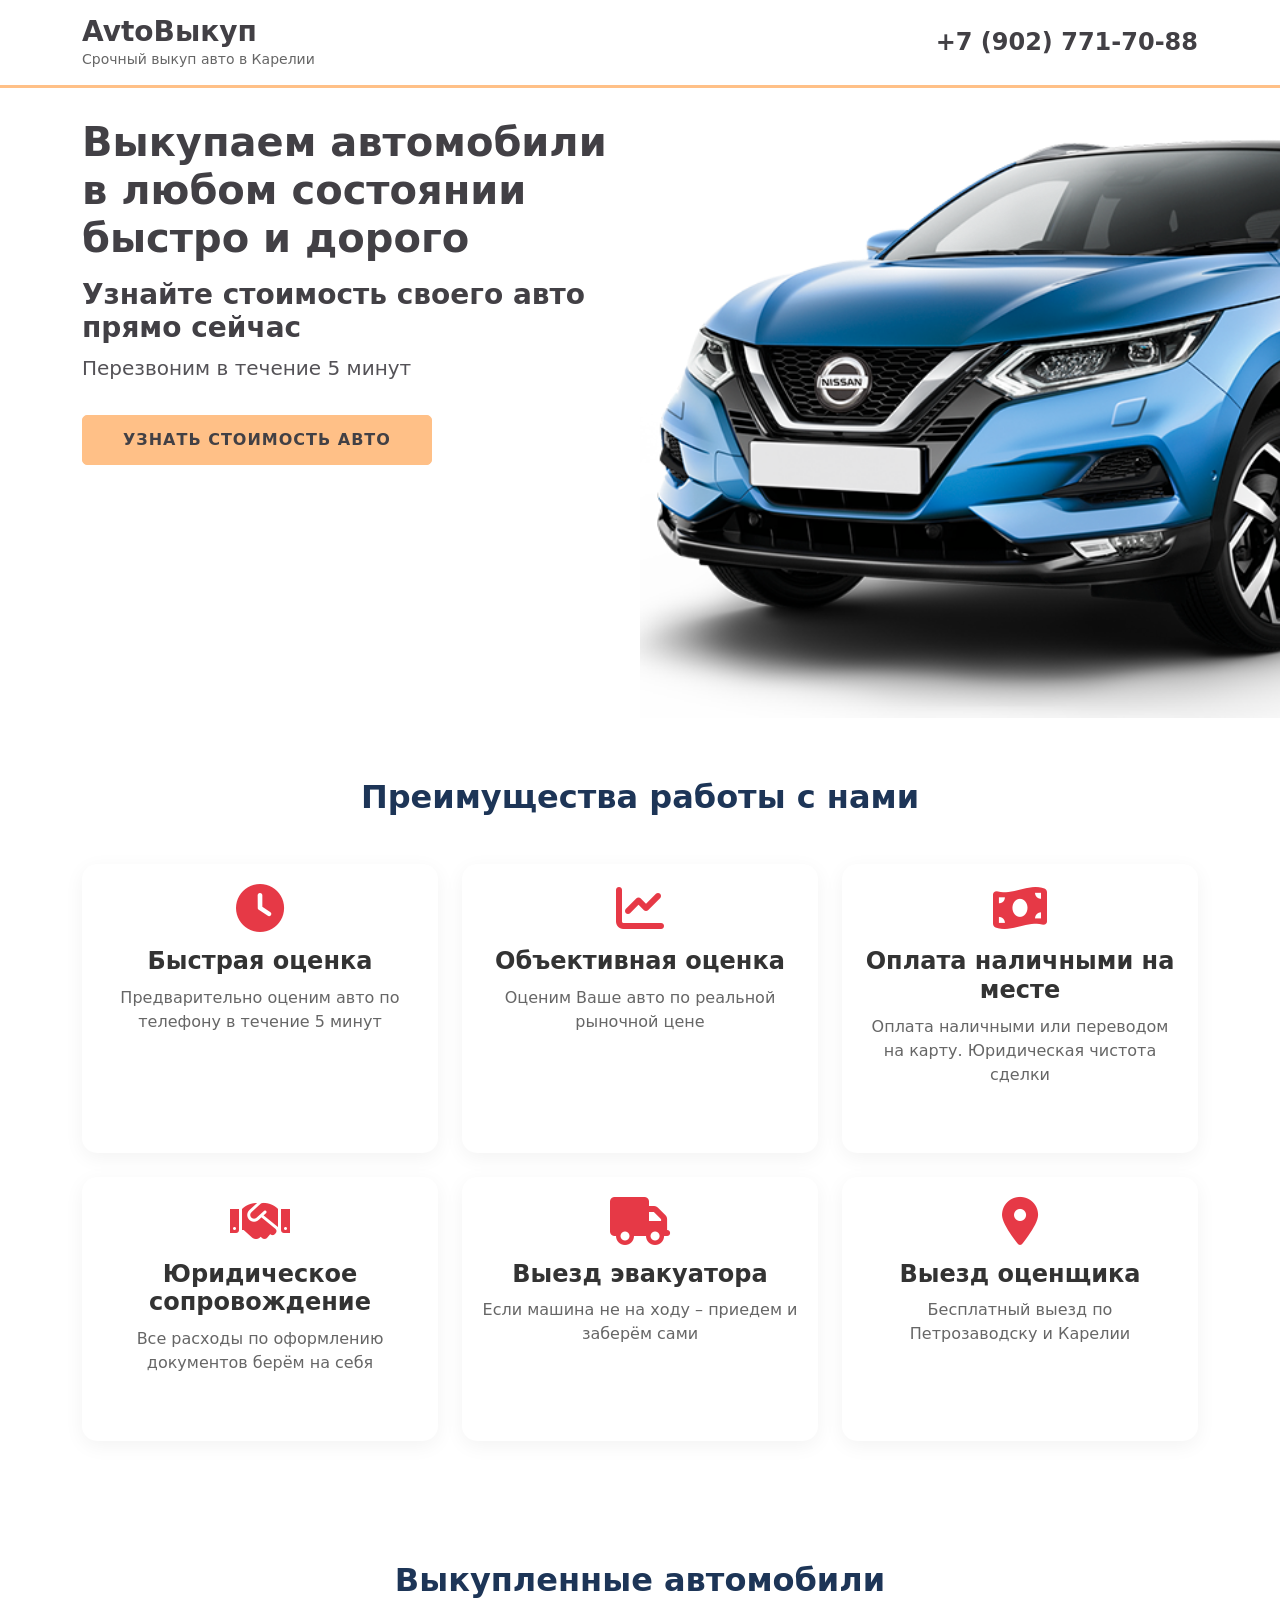
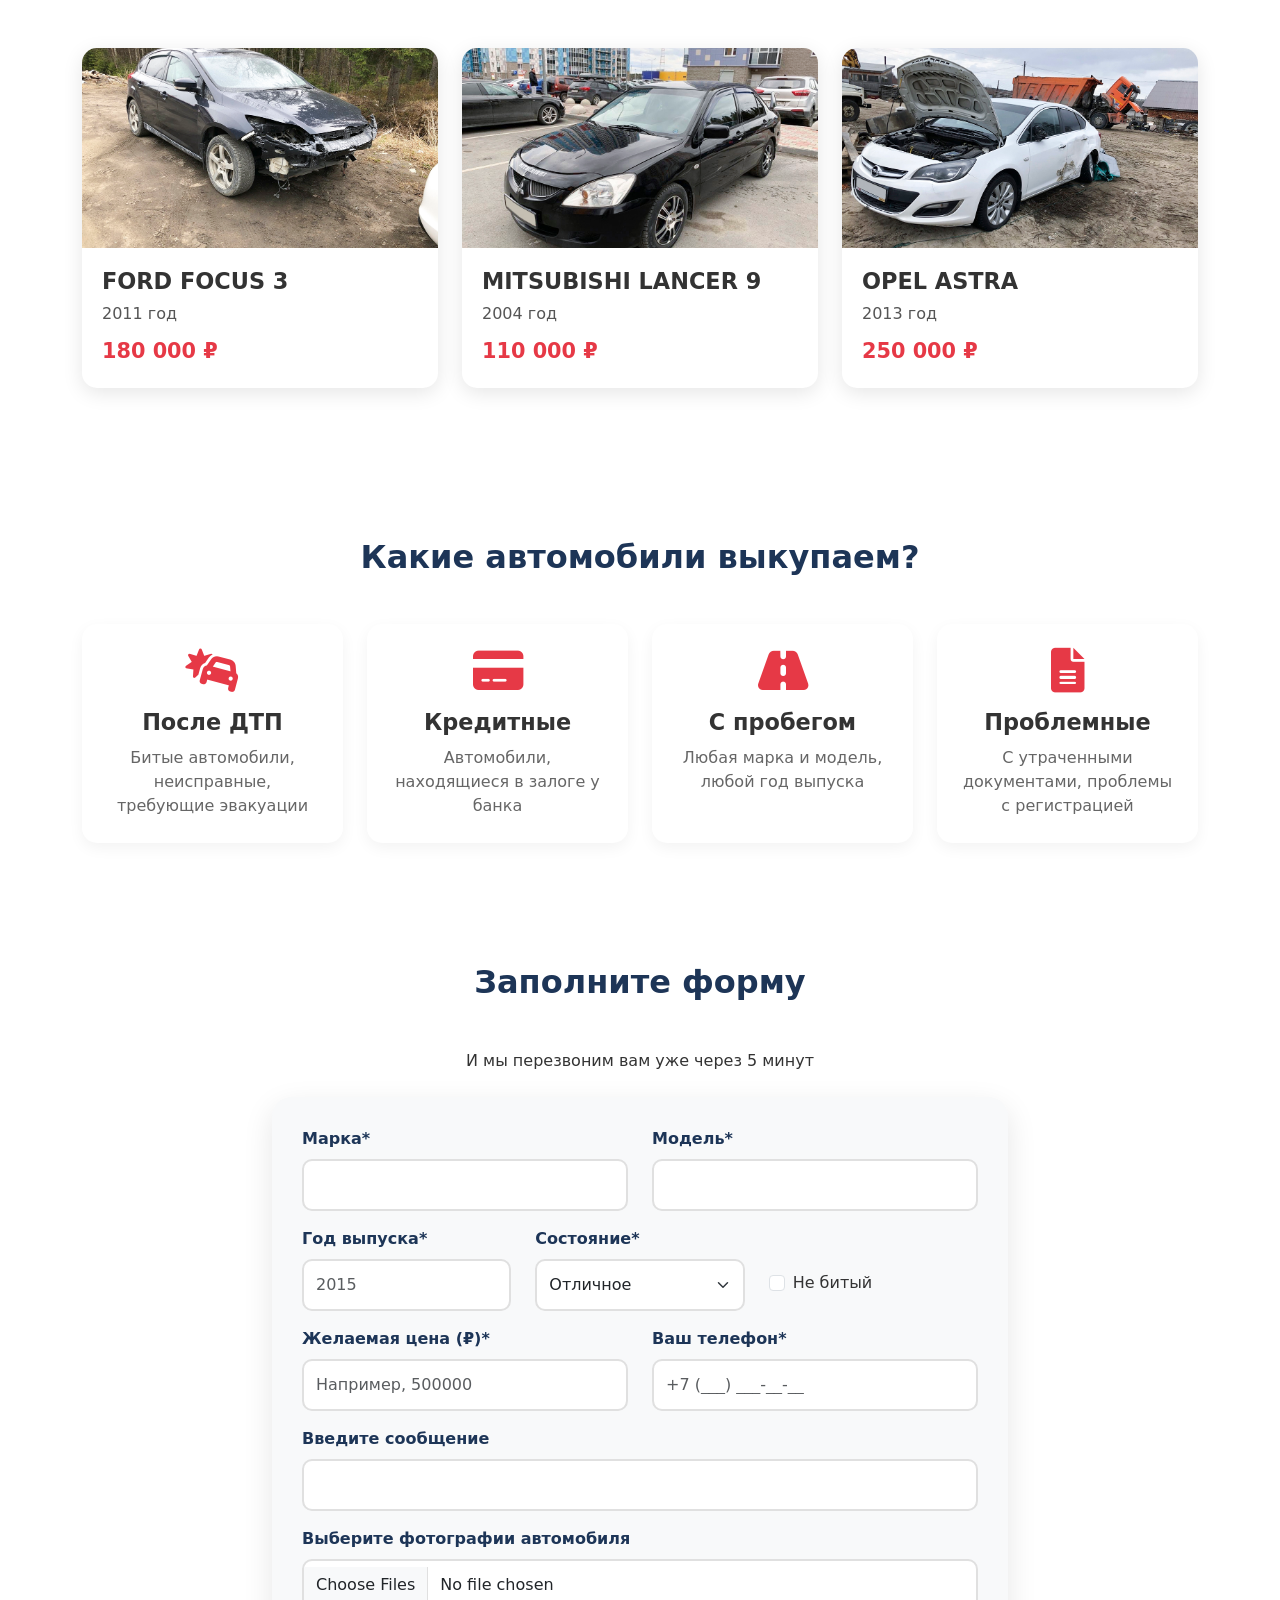
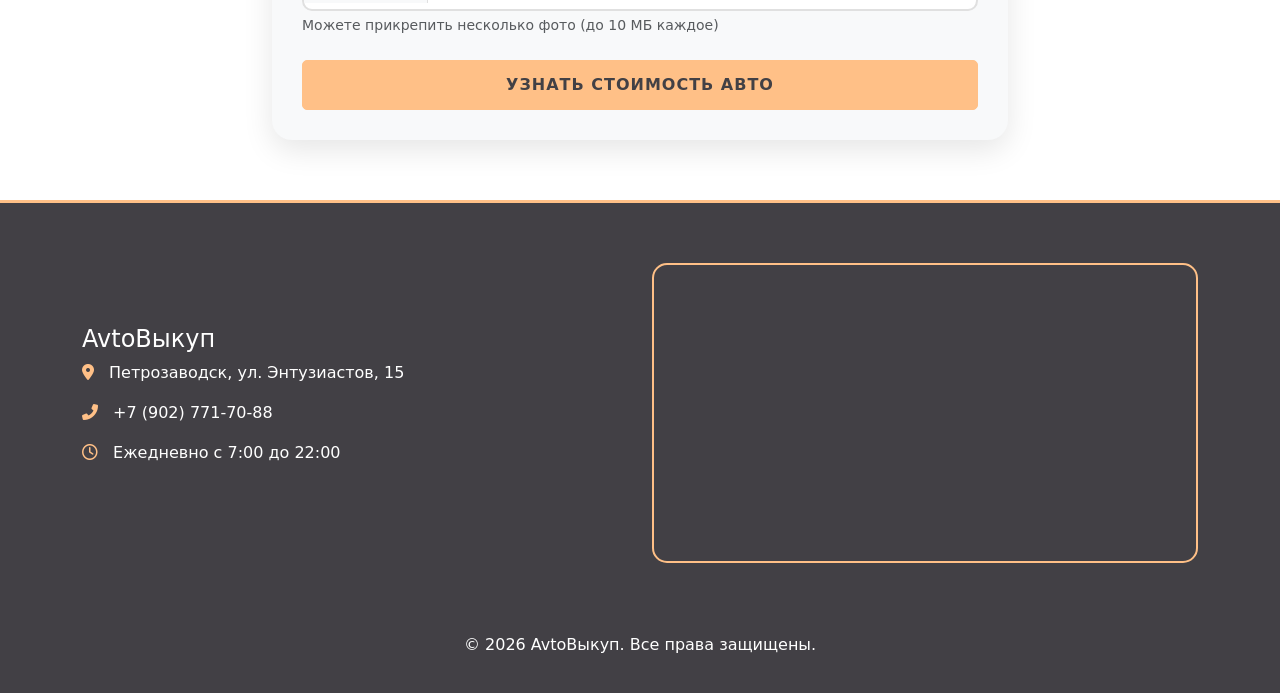
==== commit b54c4fde: "update handler and form" ====
--- a/site/index.html
+++ b/site/index.html
@@ -184,22 +184,22 @@
 						<form id="carEvaluationForm" enctype="multipart/form-data">
 							<div class="row">
 								<div class="col-md-6 mb-3">
-									<label for="brand" class="form-label">Марка</label>
+									<label for="brand" class="form-label">Марка*</label>
 									<input type="text" class="form-control" id="brand" name="brand" required>
 								</div>
 								<div class="col-md-6 mb-3">
-									<label for="model" class="form-label">Модель</label>
+									<label for="model" class="form-label">Модель*</label>
 									<input type="text" class="form-control" id="model" name="model" required>
 								</div>
 							</div>
 							<div class="row">
 								<div class="col-md-4 mb-3">
-									<label for="year" class="form-label">Год выпуска</label>
-									<input type="number" class="form-control" id="year" name="year" min="1900" max="2026" step="1"
+									<label for="year" class="form-label">Год выпуска*</label>
+									<input type="number" class="form-control" id="year" name="year" min="1900" max="2050" step="1"
 										placeholder="2015">
 								</div>
 								<div class="col-md-4 mb-3">
-									<label for="condition" class="form-label">Состояние</label>
+									<label for="condition" class="form-label">Состояние*</label>
 									<select class="form-select" id="condition" name="condition">
 										<option value="отличное">Отличное</option>
 										<option value="хорошее">Хорошее</option>
@@ -217,23 +217,26 @@
 							</div>
 							<div class="row">
 								<div class="col-md-6 mb-3">
-									<label for="price" class="form-label">Желаемая цена (₽)</label>
+									<label for="price" class="form-label">Желаемая цена (₽)*</label>
 									<input type="number" class="form-control" id="price" name="price" placeholder="Например, 500000">
 								</div>
 								<div class="col-md-6 mb-3">
-									<label for="phone" class="form-label">Ваш телефон</label>
+									<label for="phone" class="form-label">Ваш телефон*</label>
 									<input type="tel" class="form-control" id="phone" name="phone" placeholder="+7 (___) ___-__-__"
 										required>
 								</div>
 							</div>
+							<div class="mb-3">
+								<label for="message" class="form-label">Введите сообщение</label>
+								<input class="form-control" type="text" id="message" name="message">
+							</div>
 							<div class="mb-4">
-								<label for="photo" class="form-label">Выберите фото автомобиля</label>
-								<input class="form-control" type="file" id="photo" name="photo" accept="image/*">
-								<div class="form-text">Прикрепите фото (до 10 МБ)</div>
+								<label for="photo" class="form-label">Выберите фотографии автомобиля</label>
+								<input class="form-control" type="file" id="photo" name="photo" accept="image/*" multiple>
+								<div class="form-text">Можете прикрепить несколько фото (до 10 МБ каждое)</div>
 							</div>
 							<button type="submit" class="btn btn-custom w-100">УЗНАТЬ СТОИМОСТЬ АВТО</button>
 						</form>
-						<!-- Блок с мессенджерами удалён -->
 					</div>
 				</div>
 			</div>
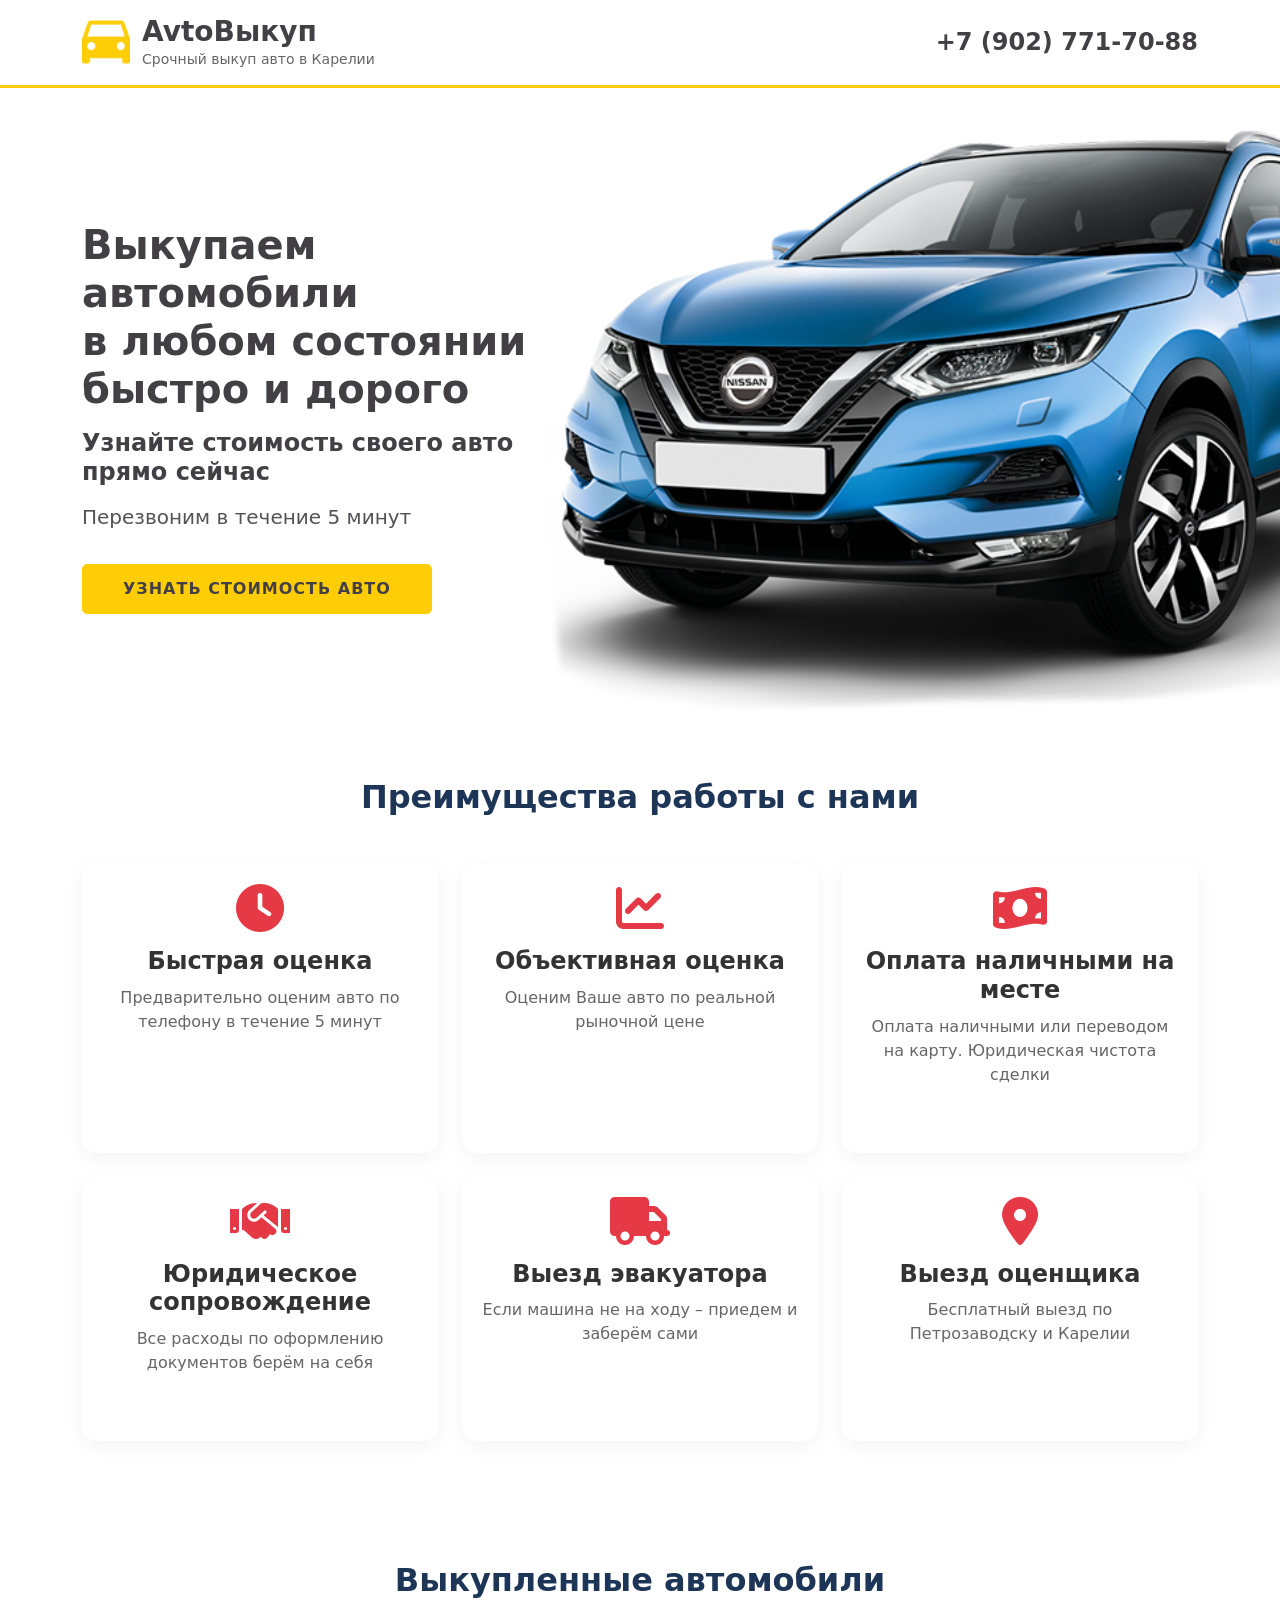
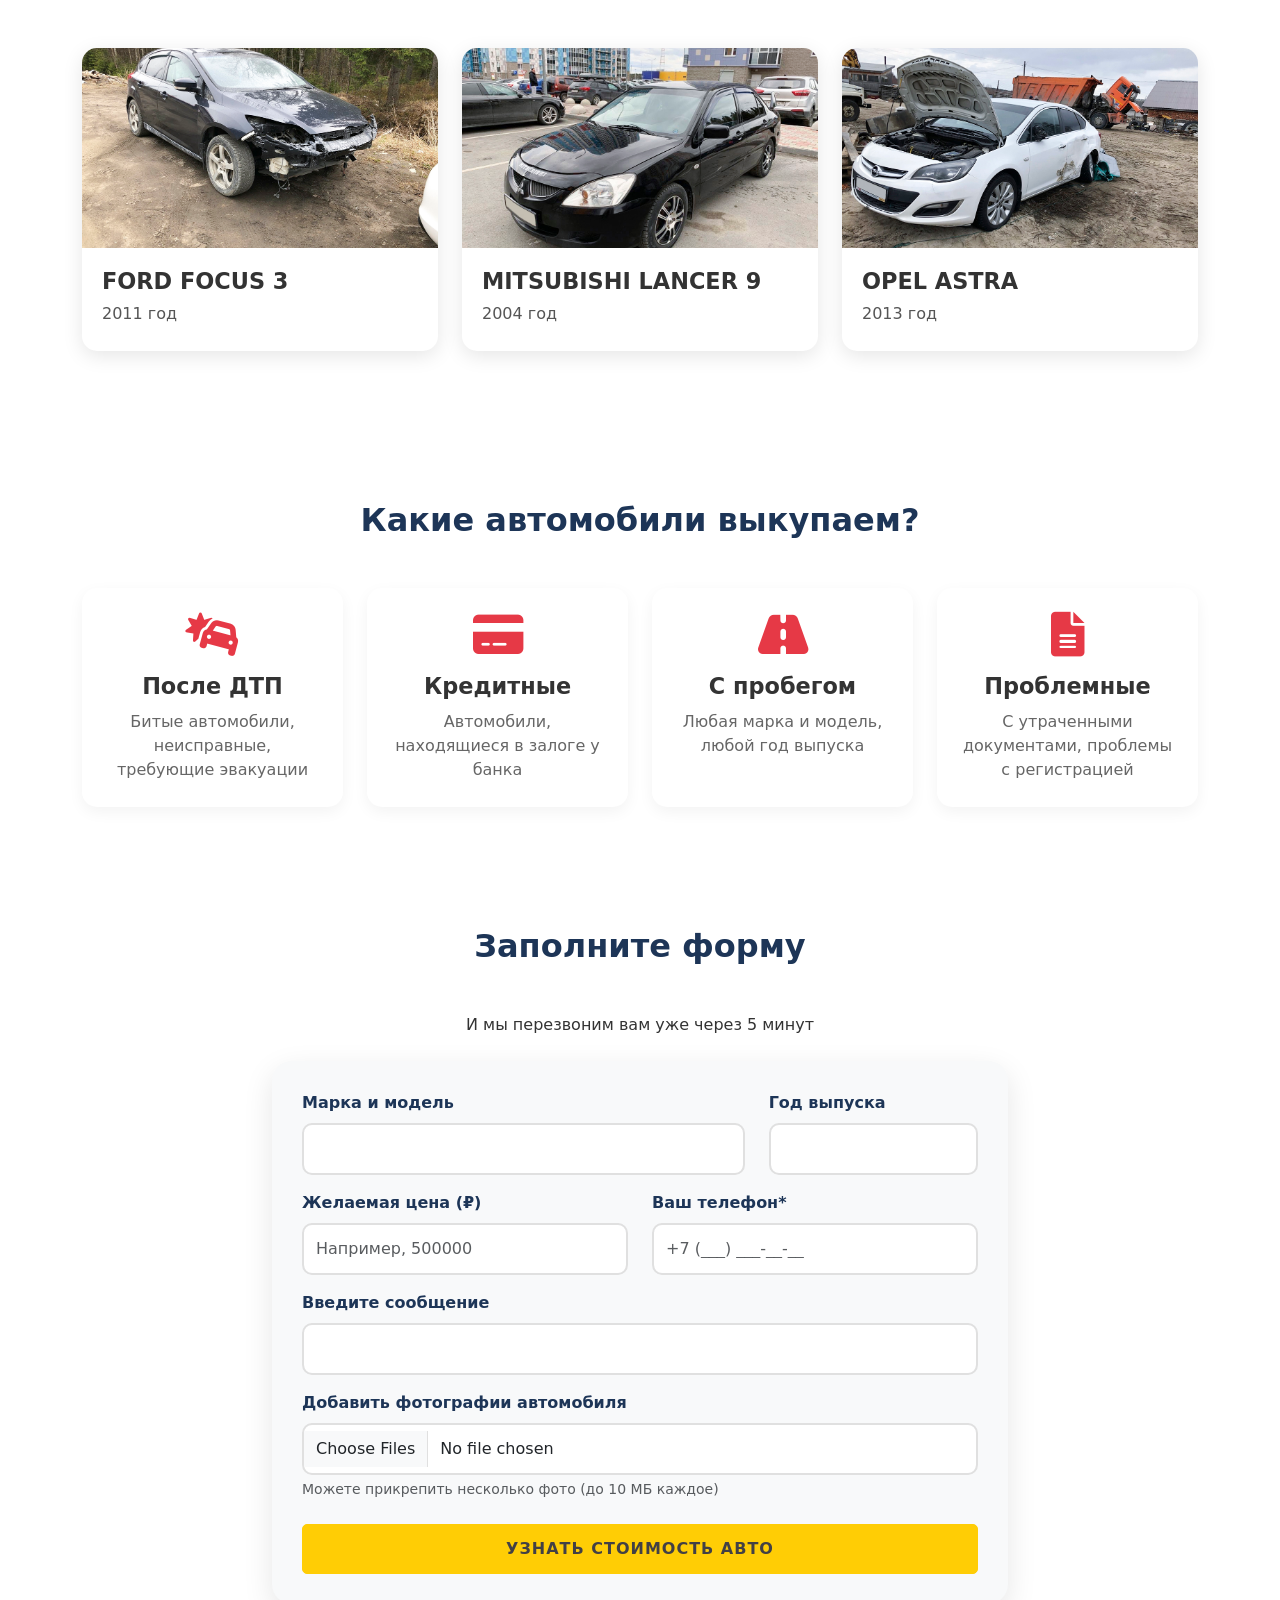
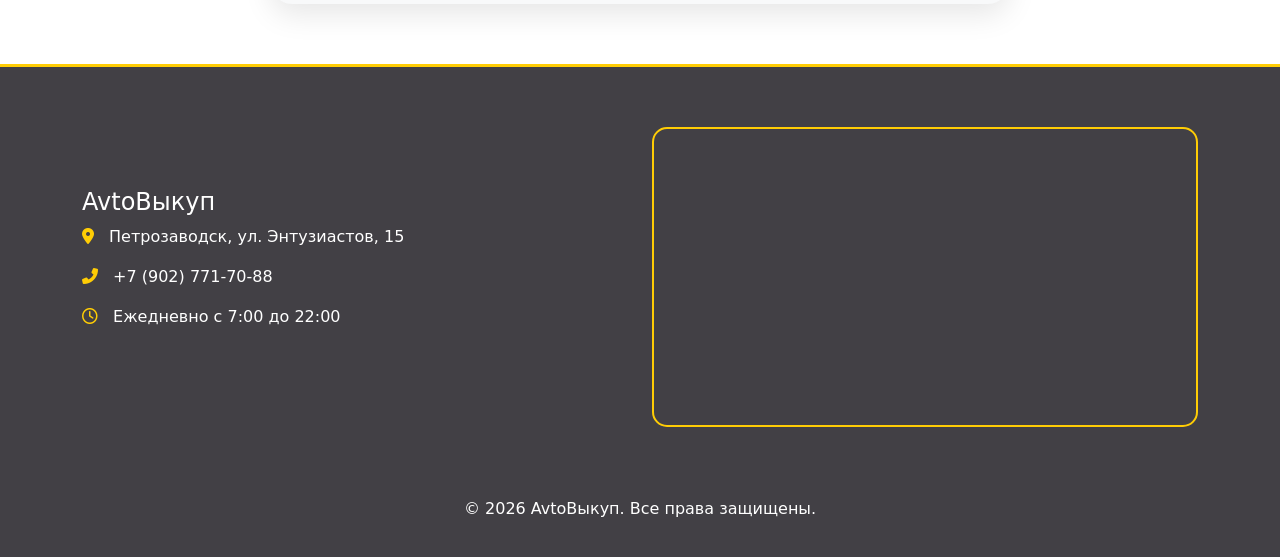
==== commit 329c8241: "update site;" ====
--- a/site/index.html
+++ b/site/index.html
@@ -21,8 +21,13 @@
 		<div class="container">
 			<div class="row align-items-center">
 				<div class="col-md-6">
-					<h1 class="site-title">AvtoВыкуп</h1>
-					<p class="site-description">Срочный выкуп авто в Карелии</p>
+					<div class="title-wrapper">
+						<img src="images/icon.png" alt="AvtoВыкуп лого" class="header-icon">
+						<div>
+							<h1 class="site-title">AvtoВыкуп</h1>
+							<p class="site-description">Срочный выкуп авто в Карелии</p>
+						</div>
+					</div>
 				</div>
 				<div class="col-md-6 text-md-end">
 					<div class="contact-links">
@@ -36,17 +41,24 @@
 
 	<section class="hero">
 		<div class="container h-100">
-			<div class="row h-100 align-items-center">
-				<div class="col-lg-6 hero-text">
-					<h1>Выкупаем автомобили в любом состоянии быстро и дорого</h1>
-					<h3><b>Узнайте стоимость своего авто прямо сейчас</b></h3>
-					<p>Перезвоним в течение 5 минут</p>
-					<a href="#form" class="btn btn-custom">УЗНАТЬ СТОИМОСТЬ АВТО</a>
-				</div>
-			</div>
-		</div>
-		<div class="hero-image">
-			<img src="images/hero-bg.png" alt="Автомобили">
+			<div class="row align-items-center h-100 gx-4">
+				<!-- Левая колонка: на md – 6 колонок (50%), на lg и выше – 5 колонок (~41%) -->
+				<div class="col-md-6 col-lg-5">
+					<div class="hero-text">
+						<h1>Выкупаем автомобили<br>в любом состоянии<br>быстро и дорого</h1>
+						<h3><b>Узнайте стоимость своего авто<br>прямо сейчас</b></h3>
+						<p>Перезвоним в течение 5 минут</p>
+						<a href="#form" class="btn btn-custom">УЗНАТЬ СТОИМОСТЬ АВТО</a>
+					</div>
+				</div>
+
+				<!-- Правая колонка: на md – 6 колонок, на lg – 7 колонок -->
+				<div class="col-md-6 col-lg-7 px-md-0 h-100">
+					<div class="hero-image-wrapper">
+						<img src="images/hero-bg.png" alt="Автомобили" class="hero-image">
+					</div>
+				</div>
+			</div>
 		</div>
 	</section>
 
@@ -110,7 +122,6 @@
 						<div class="card-body">
 							<h4>FORD FOCUS 3</h4>
 							<p>2011 год</p>
-							<div class="price">180 000 ₽</div>
 						</div>
 					</div>
 				</div>
@@ -120,7 +131,6 @@
 						<div class="card-body">
 							<h4>MITSUBISHI LANCER 9</h4>
 							<p>2004 год</p>
-							<div class="price">110 000 ₽</div>
 						</div>
 					</div>
 				</div>
@@ -130,7 +140,6 @@
 						<div class="card-body">
 							<h4>OPEL ASTRA</h4>
 							<p>2013 год</p>
-							<div class="price">250 000 ₽</div>
 						</div>
 					</div>
 				</div>
@@ -183,41 +192,18 @@
 					<div class="form-card">
 						<form id="carEvaluationForm" enctype="multipart/form-data">
 							<div class="row">
-								<div class="col-md-6 mb-3">
-									<label for="brand" class="form-label">Марка*</label>
-									<input type="text" class="form-control" id="brand" name="brand" required>
-								</div>
-								<div class="col-md-6 mb-3">
-									<label for="model" class="form-label">Модель*</label>
-									<input type="text" class="form-control" id="model" name="model" required>
-								</div>
-							</div>
-							<div class="row">
+								<div class="col-md-8 mb-3">
+									<label for="brand" class="form-label">Марка и модель</label>
+									<input type="text" class="form-control" id="brand" name="brand">
+								</div>
 								<div class="col-md-4 mb-3">
-									<label for="year" class="form-label">Год выпуска*</label>
-									<input type="number" class="form-control" id="year" name="year" min="1900" max="2050" step="1"
-										placeholder="2015">
-								</div>
-								<div class="col-md-4 mb-3">
-									<label for="condition" class="form-label">Состояние*</label>
-									<select class="form-select" id="condition" name="condition">
-										<option value="отличное">Отличное</option>
-										<option value="хорошее">Хорошее</option>
-										<option value="среднее">Среднее</option>
-										<option value="требует ремонта">Требует ремонта</option>
-										<option value="аварийное">Аварийное</option>
-									</select>
-								</div>
-								<div class="col-md-4 mb-3 d-flex align-items-end">
-									<div class="form-check mb-3">
-										<input class="form-check-input" type="checkbox" id="notBeaten" name="notBeaten">
-										<label class="form-check-label" for="notBeaten">Не битый</label>
-									</div>
+									<label for="year" class="form-label">Год выпуска</label>
+									<input type="number" class="form-control" id="year" name="year" step="1">
 								</div>
 							</div>
 							<div class="row">
 								<div class="col-md-6 mb-3">
-									<label for="price" class="form-label">Желаемая цена (₽)*</label>
+									<label for="price" class="form-label">Желаемая цена (₽)</label>
 									<input type="number" class="form-control" id="price" name="price" placeholder="Например, 500000">
 								</div>
 								<div class="col-md-6 mb-3">
@@ -231,7 +217,7 @@
 								<input class="form-control" type="text" id="message" name="message">
 							</div>
 							<div class="mb-4">
-								<label for="photo" class="form-label">Выберите фотографии автомобиля</label>
+								<label for="photo" class="form-label">Добавить фотографии автомобиля</label>
 								<input class="form-control" type="file" id="photo" name="photo" accept="image/*" multiple>
 								<div class="form-text">Можете прикрепить несколько фото (до 10 МБ каждое)</div>
 							</div>
--- a/site/static/css/style.css
+++ b/site/static/css/style.css
@@ -9,7 +9,7 @@
     background: #ffffff;
     padding: 15px 0;
     margin: 0 0 30px 0;
-    border-bottom: 3px solid #ffc087;
+    border-bottom: 3px solid #ffcd05;
     position: relative;
     z-index: 10;
 }
@@ -43,7 +43,7 @@
 }
 
 .phone-link:hover {
-    color: #ffc087;
+    color: #ffcd05;
 }
 
 /* Соцсети удалены, но стили остаются на случай, если они появятся */
@@ -62,7 +62,7 @@
 
 .social-icons a:hover {
     background: transparent;
-    color: #ffc087;
+    color: #ffcd05;
 }
 
 @media (max-width: 767px) {
@@ -88,73 +88,10 @@
     }
 }
 
-/* Hero секция */
-.hero {
-    background-color: #ffffff;
-    color: #424045;
-    position: relative;
-    min-height: 600px;
-    overflow-x: clip;
-}
-
-.hero .container {
-    position: relative;
-    z-index: 2;
-    height: 100%;
-}
-
-.hero-text h1 {
-    font-weight: 700;
-    font-size: 2.5rem;
-    margin-bottom: 1rem;
-}
-
-.hero-text p {
-    font-size: 1.25rem;
-    margin-bottom: 2rem;
-    opacity: 0.9;
-}
-
-.hero-image {
-    position: absolute;
-    top: 0;
-    right: 0;
-    width: 50%;
-    height: 100%;
-    z-index: 1;
-}
-
-.hero-image img {
-    width: 100%;
-    height: 100%;
-    object-fit: cover;
-    object-position: left center;
-}
-
-@media (max-width: 991px) {
-    .hero {
-        min-height: auto;
-        padding: 40px 0;
-    }
-    .hero-image {
-        position: static;
-        width: 100%;
-        margin-top: 30px;
-    }
-    .hero-image img {
-        max-height: 300px;
-        object-fit: cover;
-        border-radius: 20px;
-    }
-    .hero-text {
-        text-align: center;
-    }
-}
-
 /* Единый стиль для всех кнопок */
 .btn-custom {
-    background-color: #ffc087;
-    border-color: #ffc087;
+    background-color: #ffcd05;
+    border-color: #ffcd05;
     color: #424045;
     padding: 12px 40px;
     font-weight: 600;
@@ -165,8 +102,8 @@
 }
 
 .btn-custom:hover {
-    background-color: #ffa75e;
-    border-color: #ffa75e;
+    background-color: #dbb20e;
+    border-color: #dbb20e;
     color: #fff;
 }
 
@@ -337,7 +274,7 @@
     background: #424045;
     color: #fff;
     padding: 40px 0;
-    border-top: 3px solid #ffc087;
+    border-top: 3px solid #ffcd05;
 }
 
 .contact-info a {
@@ -347,19 +284,19 @@
 }
 
 .contact-info a:hover {
-    color: #ffc087;
+    color: #ffcd05;
 }
 
 .contact-info i {
     margin-right: 10px;
-    color: #ffc087;
+    color: #ffcd05;
 }
 
 #map {
     width: 100%;
     height: 300px;
     border-radius: 15px;
-    border: 2px solid #ffc087;
+    border: 2px solid #ffcd05;
     overflow: hidden;
     margin-top: 20px;
 }
@@ -386,11 +323,215 @@
 }
 
 footer a:hover {
-    color: #ffc087;
-}
-
-@media (max-width: 768px) {
-    .hero h1 {
-        font-size: 2rem;
-    }
-}
+    color: #ffcd05;
+}
+
+.header-icon {
+		height: 48px;          /* регулируйте под свой логотип */
+		width: auto;
+		margin-right: 12px;
+		transition: transform 0.2s ease;
+}
+.header-icon:hover {
+		transform: scale(1.02);
+}
+.title-wrapper {
+		display: flex;
+		align-items: center;
+		flex-wrap: wrap;
+}
+/* мелкий адаптив: на очень узких экранах иконка сверху */
+@media (max-width: 576px) {
+		.title-wrapper {
+				flex-direction: column;
+				align-items: flex-start;
+				gap: 8px;
+		}
+		.header-icon {
+				margin-right: 0;
+				margin-bottom: 6px;
+		}
+}
+
+/* ------------------------- */
+
+/* Hero секция — высота 500px на десктопе */
+.hero {
+    background-color: #ffffff;
+    color: #424045;
+    height: 600px;           /* фиксированная высота */
+    min-height: 500px;
+    display: flex;
+    align-items: center;
+    overflow-x: clip;        /* скрываем горизонтальный скролл, но картинка вылетает */
+}
+
+.hero .container,
+.hero .row {
+    height: 100%;
+}
+
+/* Левая колонка с текстом */
+.hero-text h1 {
+    font-weight: 700;
+    font-size: 2.5rem;
+    margin-bottom: 1rem;
+    margin-top: 0;           /* убираем лишний отступ */
+}
+
+.hero-text h3 {
+    font-size: 1.5rem;
+    margin: 1rem 0;
+}
+
+.hero-text p {
+    font-size: 1.25rem;
+    margin-bottom: 2rem;
+    opacity: 0.9;
+}
+
+/* Правая колонка — обёртка картинки на всю высоту */
+.hero .col-md-7 {
+    height: 100%;
+}
+
+.hero-image-wrapper {
+    position: relative;
+    width: 100%;
+    height: 100%;
+    margin: 0;
+    padding: 0;
+    line-height: 0;
+    overflow: visible;
+}
+
+/* Картинка: прижата к левому верхнему углу, занимает всю высоту, вылетает вправо */
+.hero-image {
+    display: block;
+    margin: 0;
+    position: relative;
+    left: 0;
+    top: 0;
+    height: 100%;
+    width: auto;
+    max-width: none;
+    object-fit: contain;      /* не обрезаем, картинка видна полностью */
+    object-position: left top;
+}
+
+/* На десктопе (≥768px) картинка становится шире колонки и выходит за правый край окна */
+@media (min-width: 768px) {
+    .hero-image {
+        min-width: 130%;      /* вылет за правую границу */
+        width: auto;
+    }
+}
+
+/* Мобильная версия: высота auto, картинка под текстом без вылета */
+@media (max-width: 767px) {
+    .hero {
+        height: auto;
+        min-height: auto;
+    }
+    .hero .container,
+    .hero .row {
+        height: auto;
+    }
+    .hero-text {
+        text-align: center;
+        margin-bottom: 2rem;
+    }
+    .hero-image {
+        width: 100%;
+        height: auto;
+        min-width: auto;
+        border-radius: 20px;
+        object-fit: cover;
+        max-height: 300px;
+    }
+    .hero .col-md-7 {
+        height: auto;
+    }
+    .hero-image-wrapper {
+        height: auto;
+    }
+}
+
+/* Улучшение читаемости текста на экранах меньше 1200px */
+@media (max-width: 1199px) {
+    .hero-text h1 {
+        font-size: 2rem;         /* был 2.5rem */
+        margin-bottom: 0.75rem;
+    }
+    .hero-text h3 {
+        font-size: 1.25rem;      /* был 1.5rem */
+        margin: 0.75rem 0;
+    }
+    .hero-text p {
+        font-size: 1rem;         /* был 1.25rem */
+        margin-bottom: 1.5rem;
+    }
+    .btn-custom {
+        padding: 10px 30px;      /* чуть меньше кнопка */
+        font-size: 0.9rem;
+    }
+}
+
+/* Для экранов от 768px до 991px (планшеты) – дополнительно уменьшаем отступы */
+@media (max-width: 991px) {
+    .hero {
+        height: auto;
+        min-height: 500px;       /* сохраняем минимальную высоту, но не фиксированную */
+    }
+    .hero-text {
+        margin-top: 1rem;
+        margin-bottom: 1rem;
+    }
+    .hero-text h1 {
+        font-size: 1.8rem;
+    }
+    .hero-text h3 {
+        font-size: 1.1rem;
+    }
+}
+
+/* На маленьких экранах (до 767px) – как было, но корректируем шрифты для единообразия */
+@media (max-width: 767px) {
+    .hero {
+        height: auto;
+        min-height: auto;
+    }
+    .hero-text h1 {
+        font-size: 1.8rem;
+    }
+    .hero-text h3 {
+        font-size: 1.2rem;
+    }
+    .hero-text p {
+        font-size: 1rem;
+    }
+}
+
+/* Центрирование title-wrapper на мобильных, но сохраняем строку иконка+текст */
+@media (max-width: 767px) {
+    .title-wrapper {
+        display: flex;
+        flex-direction: row;
+        align-items: center;
+        justify-content: center;
+        gap: 12px;
+        text-align: left;
+    }
+    .title-wrapper .header-icon {
+        margin-right: 0;
+        margin-bottom: 0;
+    }
+}
+
+@media (max-width: 576px) {
+    .title-wrapper {
+        gap: 8px;
+        flex-wrap: wrap;     /* при очень малой ширине текст может уйти на новую строку */
+        justify-content: center;
+    }
+}
